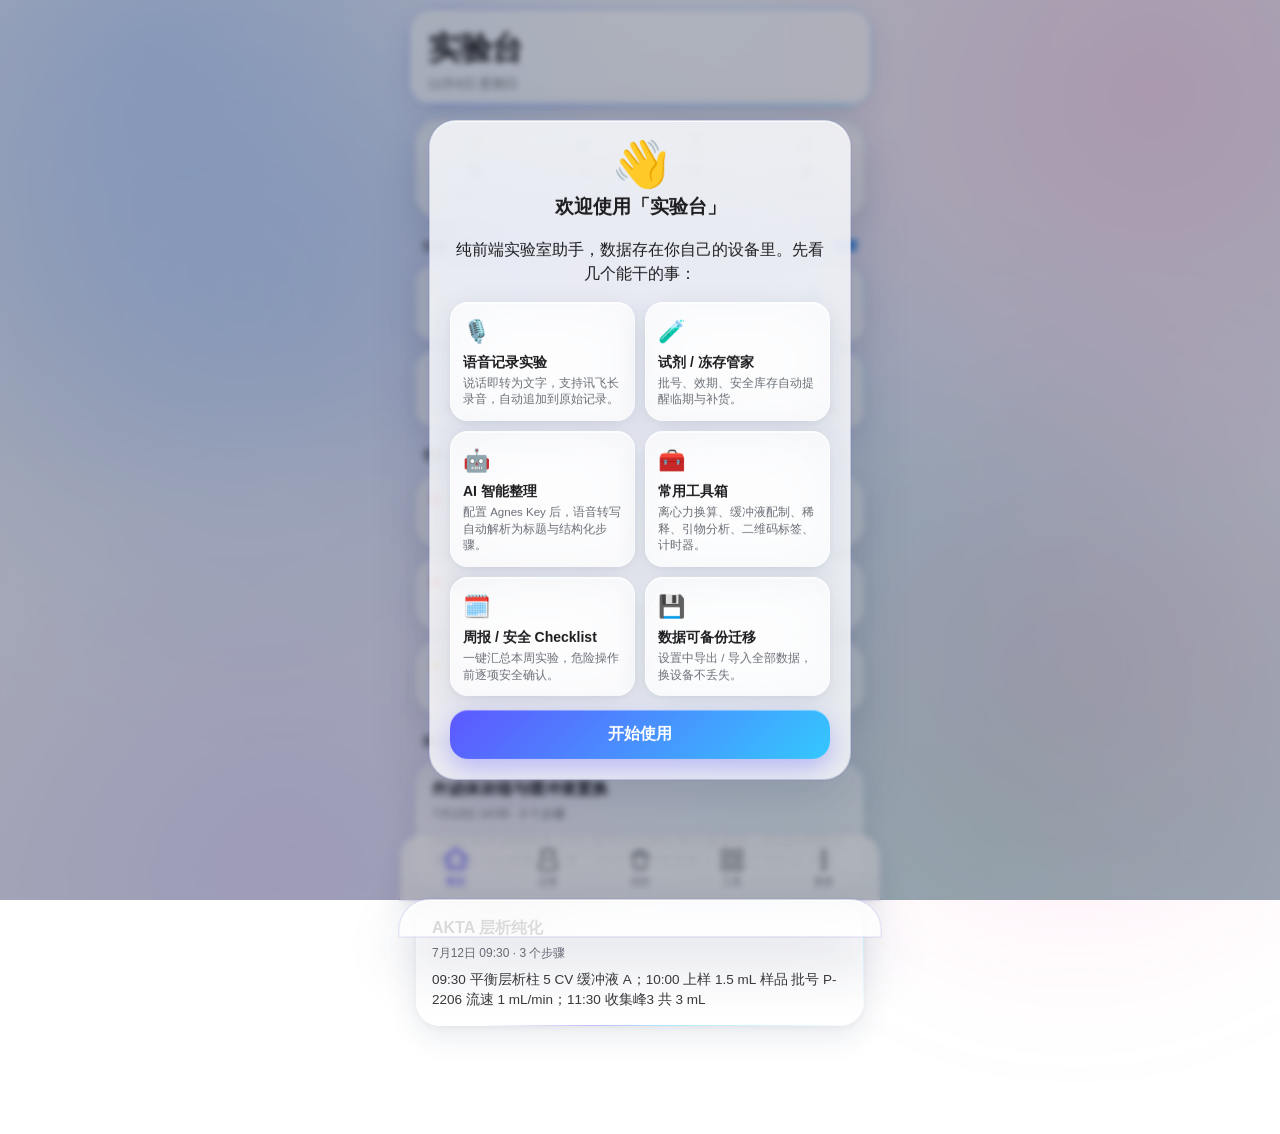
==== index.html @ 1ed8cd88 "BenchNote Liquid Glass 版：部署到 GitHub Pages" ====
<!DOCTYPE html>
<html lang="zh-CN">
<head>
<meta charset="UTF-8">
<meta name="viewport" content="width=device-width, initial-scale=1, viewport-fit=cover, maximum-scale=1, user-scalable=no">
<meta name="theme-color" content="#e9e6fb">
<meta name="apple-mobile-web-app-capable" content="yes">
<meta name="apple-mobile-web-app-status-bar-style" content="black-translucent">
<meta name="apple-mobile-web-app-title" content="实验台">
<link rel="manifest" href="manifest.webmanifest">
<link rel="apple-touch-icon" href="icon.svg">
<link rel="icon" href="icon.svg" type="image/svg+xml">
<title>实验台</title>
<link rel="stylesheet" href="styles.css">
</head>
<body>
<div class="app">
  <header class="topbar">
    <div class="topbar-inner">
      <h1 id="viewTitle">实验台</h1>
      <p id="viewSub" class="subtitle"></p>
    </div>
  </header>

  <main class="content">
    <section class="view" id="view-overview"></section>
    <section class="view hide" id="view-experiments"></section>
    <section class="view hide" id="view-reagents"></section>
    <section class="view hide" id="view-tools"></section>
    <section class="view hide" id="view-more"></section>
  </main>

  <nav class="tabbar">
    <button class="tab active" data-view="overview">
      <svg viewBox="0 0 24 24"><path d="M3 11l9-8 9 8"/><path d="M5 10v10h14V10"/></svg>
      <span>概览</span>
    </button>
    <button class="tab" data-view="experiments">
      <svg viewBox="0 0 24 24"><path d="M6 3h12"/><path d="M7 3v6l-3 9a2 2 0 0 0 2 3h12a2 2 0 0 0 2-3l-3-9V3"/><path d="M10 12h4"/></svg>
      <span>记录</span>
    </button>
    <button class="tab" data-view="reagents">
      <svg viewBox="0 0 24 24"><path d="M4 7h16"/><path d="M6 7l1 13h10l1-13"/><path d="M9 7V4h6v3"/></svg>
      <span>试剂</span>
    </button>
    <button class="tab" data-view="tools">
      <svg viewBox="0 0 24 24"><rect x="3" y="3" width="7" height="7" rx="1.5"/><rect x="14" y="3" width="7" height="7" rx="1.5"/><rect x="3" y="14" width="7" height="7" rx="1.5"/><rect x="14" y="14" width="7" height="7" rx="1.5"/></svg>
      <span>工具</span>
    </button>
    <button class="tab" data-view="more">
      <svg viewBox="0 0 24 24"><circle cx="12" cy="5" r="1.6"/><circle cx="12" cy="12" r="1.6"/><circle cx="12" cy="19" r="1.6"/></svg>
      <span>更多</span>
    </button>
  </nav>

  <button class="fab" id="fab" aria-label="新建">+</button>

  <div class="sheet-backdrop" id="sheetBackdrop"></div>
  <div class="sheet" id="sheet"></div>

  <div class="modal-backdrop" id="modalBackdrop"></div>
  <div class="modal" id="modal"></div>

  <div class="alarm-overlay" id="alarmOverlay">
    <div class="alarm-card">
      <div class="alarm-ico">⏰</div>
      <div class="alarm-title">时间到</div>
      <div class="alarm-label" id="alarmLabel"></div>
      <button class="btn danger" onclick="stopAlarm()">我知道了</button>
    </div>
  </div>
  <div class="toast" id="toast"></div>
</div>
<script src="qrcode.js"></script>
<script src="app.js"></script>
</body>
</html>
---- styles.css ----
/* =====================================================================
   实验台 · Liquid Glass 主题
   基于 Apple「液态玻璃」质感：半透明层 + 背景模糊 + 折射描边 + 环境光晕
   仅替换视觉，类名与原版完全一致，app.js / index.html 无需改动。
   ===================================================================== */

:root{
  --bg:#eef2fb;
  --ink:#1d1d1f;
  --muted:#6b6f76;
  --line:rgba(255,255,255,.65);

  /* 玻璃表面 —— 参考 Agnes：清透白 + 大模糊（30–40px） */
  --glass:rgba(255,255,255,.60);
  --glass-strong:rgba(255,255,255,.78);
  --glass-blur:blur(30px) saturate(200%);
  --glass-blur-strong:blur(40px) saturate(210%);
  /* 折射描边：上沿白高光 → 中段注入紫/青环境光（呼应 Agnes 渐变边） */
  --edge:linear-gradient(135deg,
      rgba(255,255,255,.95) 0%,
      rgba(255,255,255,.32) 33%,
      rgba(94,87,254,.38) 52%,
      rgba(52,200,255,.40) 66%,
      rgba(255,255,255,.70) 100%);
  /* 强调渐变描边：紫→青，用于顶栏 / 弹窗 / sheet 等边框焦点 */
  --edge-accent:linear-gradient(135deg, rgba(94,87,254,.85), rgba(52,200,255,.85));
  /* 阴影：Agnes 式大柔光 + 玻璃内高光 */
  --glass-shadow:0 10px 30px rgba(31,45,90,.10), 0 2px 8px rgba(31,45,90,.05), 0 1px 0 rgba(255,255,255,.75) inset;
  --glass-shadow-lg:0 24px 60px rgba(31,45,90,.18), 0 1px 0 rgba(255,255,255,.6) inset;

  /* 品牌强调渐变（紫→青，Agnes 招牌色） */
  --accent:linear-gradient(135deg,#5e57fe 0%, #34c8ff 100%);
  --accent-2:#5e57fe; --accent-3:#34c8ff;
  --accent-soft:rgba(94,87,254,.14);

  --blue:#0071e3; --blue-2:#3b9bff; --blue-soft:rgba(0,113,227,.12);
  --green:#34c759; --green-soft:rgba(52,199,89,.14);
  --orange:#ff9f0a; --orange-soft:rgba(255,159,10,.16);
  --red:#ff3b30; --red-soft:rgba(255,59,48,.14);

  --radius:24px; --radius-sm:18px;
  --safe-b:env(safe-area-inset-bottom,0px);
}
*{box-sizing:border-box;-webkit-tap-highlight-color:transparent}
html,body{margin:0;padding:0}

/* 环境光晕：让玻璃有内容可折射 */
body{
  font-family:-apple-system,BlinkMacSystemFont,"SF Pro Text","PingFang SC","Helvetica Neue",Helvetica,Arial,sans-serif;
  color:var(--ink);-webkit-font-smoothing:antialiased;font-size:16px;line-height:1.5;
  overscroll-behavior-y:none;
  min-height:100vh;
  background:
    radial-gradient(60vw 60vw at 12% 6%, rgba(120,170,255,.32), transparent 60%),
    radial-gradient(55vw 55vw at 90% 10%, rgba(255,150,205,.30), transparent 60%),
    radial-gradient(62vw 62vw at 78% 92%, rgba(110,230,180,.26), transparent 60%),
    radial-gradient(50vw 50vw at 22% 96%, rgba(190,160,255,.24), transparent 60%),
    radial-gradient(48vw 48vw at 48% 38%, rgba(94,87,254,.10), transparent 60%),
    radial-gradient(44vw 44vw at 72% 58%, rgba(52,200,255,.10), transparent 60%),
    linear-gradient(180deg,#eef2fb 0%, #e9eafa 100%);
  background-attachment:fixed;
}
/* 漂浮光球，营造液态流动感 */
body::before,body::after{
  content:"";position:fixed;border-radius:50%;filter:blur(64px);z-index:-1;
  opacity:.55;pointer-events:none;
}
body::before{width:62vw;height:62vw;left:-12vw;top:-12vh;
  background:radial-gradient(circle,rgba(110,165,255,.55),transparent 70%);
  animation:float1 20s ease-in-out infinite}
body::after{width:56vw;height:56vw;right:-12vw;bottom:-14vh;
  background:radial-gradient(circle,rgba(255,150,200,.5),transparent 70%);
  animation:float2 24s ease-in-out infinite}
@keyframes float1{0%,100%{transform:translate(0,0)}50%{transform:translate(7vw,6vh)}}
@keyframes float2{0%,100%{transform:translate(0,0)}50%{transform:translate(-6vw,-7vh)}}

.app{max-width:480px;margin:0 auto;min-height:100vh;position:relative;background:transparent}
.hide{display:none}

/* 通用折射描边工具：在玻璃表面加 1px 渐变高光边 */
.gx{position:relative}
.gx::before{
  content:"";position:absolute;inset:0;border-radius:inherit;padding:1px;
  background:var(--edge);
  -webkit-mask:linear-gradient(#000 0 0) content-box, linear-gradient(#000 0 0);
  -webkit-mask-composite:xor;mask-composite:exclude;pointer-events:none;
}

/* top bar */
.topbar{position:sticky;top:8px;z-index:20;margin:8px 8px 0;
  background:var(--glass);backdrop-filter:var(--glass-blur);-webkit-backdrop-filter:var(--glass-blur);
  border:0;border-radius:24px;
  box-shadow:var(--glass-shadow), 0 0 0 1px rgba(94,87,254,.10)}
.topbar::before{content:"";position:absolute;inset:0;border-radius:inherit;padding:1.4px;
  background:var(--edge-accent);
  -webkit-mask:linear-gradient(#000 0 0) content-box,linear-gradient(#000 0 0);-webkit-mask-composite:xor;mask-composite:exclude;pointer-events:none;opacity:.7}
.topbar-inner{padding:16px 20px 12px;position:relative}
.topbar h1{margin:0;font-size:32px;font-weight:700;letter-spacing:-.5px;
  background:linear-gradient(120deg,#1d1d1f 55%, #6a64d8 130%);-webkit-background-clip:text;background-clip:text;-webkit-text-fill-color:transparent}
.subtitle{margin:2px 0 0;color:var(--muted);font-size:13px}

.content{padding:14px 16px calc(96px + var(--safe-b));min-height:70vh}
.section-title{font-size:13px;font-weight:600;color:var(--muted);margin:18px 6px 10px;display:flex;justify-content:space-between;align-items:center}
.section-title .more{font-size:12px;color:var(--blue);font-weight:600;cursor:pointer}

/* 玻璃表面基础（statbar / quick / alert 复用） */
.glass-surface{position:relative;background:var(--glass);backdrop-filter:var(--glass-blur);-webkit-backdrop-filter:var(--glass-blur);
  box-shadow:var(--glass-shadow)}

/* 快捷统计条 */
.statbar{background:var(--glass);backdrop-filter:var(--glass-blur);-webkit-backdrop-filter:var(--glass-blur);
  border-radius:var(--radius);box-shadow:var(--glass-shadow);display:flex;padding:14px 4px;margin-bottom:12px;position:relative}
.statbar::before{content:"";position:absolute;inset:0;border-radius:inherit;padding:1px;background:var(--edge);
  -webkit-mask:linear-gradient(#000 0 0) content-box,linear-gradient(#000 0 0);-webkit-mask-composite:xor;mask-composite:exclude;pointer-events:none}
.statbar .s{flex:1;text-align:center;position:relative}
.statbar .s + .s::before{content:"";position:absolute;left:0;top:18%;height:64%;width:1px;background:rgba(255,255,255,.6)}
.statbar .num{font-size:21px;font-weight:700;letter-spacing:-.5px}
.statbar .lbl{font-size:11px;color:var(--muted);margin-top:1px}
.statbar .ico{font-size:14px;display:block;margin-bottom:1px}

/* 快捷入口 */
.quick{display:grid;grid-template-columns:repeat(4,1fr);gap:10px;margin-bottom:6px}
.quick .q{background:var(--glass);backdrop-filter:var(--glass-blur);-webkit-backdrop-filter:var(--glass-blur);
  border-radius:var(--radius-sm);box-shadow:var(--glass-shadow);padding:12px 6px;text-align:center;cursor:pointer;
  transition:transform .12s;position:relative}
.quick .q::before{content:"";position:absolute;inset:0;border-radius:inherit;padding:1px;background:var(--edge);
  -webkit-mask:linear-gradient(#000 0 0) content-box,linear-gradient(#000 0 0);-webkit-mask-composite:xor;mask-composite:exclude;pointer-events:none}
.quick .q:active{transform:scale(.95)}
.quick .q .qi{font-size:22px}
.quick .q .qt{font-size:11.5px;color:var(--ink);margin-top:4px;line-height:1.3}

/* cards */
.card{background:var(--glass);backdrop-filter:var(--glass-blur);-webkit-backdrop-filter:var(--glass-blur);
  border-radius:var(--radius);box-shadow:var(--glass-shadow);margin-bottom:12px;padding:16px;position:relative}
.card::before{content:"";position:absolute;inset:0;border-radius:inherit;padding:1px;background:var(--edge);
  -webkit-mask:linear-gradient(#000 0 0) content-box,linear-gradient(#000 0 0);-webkit-mask-composite:xor;mask-composite:exclude;pointer-events:none}
.card.tap{cursor:pointer;transition:transform .12s ease}
.card.tap:active{transform:scale(.985)}
.card .row1{display:flex;justify-content:space-between;align-items:baseline;gap:8px}
.card h3{margin:0;font-size:16px;font-weight:600}
.card .meta{font-size:12px;color:var(--muted);margin-top:4px}
.card .snippet{font-size:13.5px;color:#3a3a3c;margin-top:8px;display:-webkit-box;-webkit-line-clamp:2;-webkit-box-orient:vertical;overflow:hidden}

.tag{display:inline-block;font-size:11px;font-weight:600;padding:3px 9px;border-radius:20px;white-space:nowrap;backdrop-filter:blur(8px)}
.tag.ok{background:var(--green-soft);color:var(--green)}
.tag.warn{background:var(--orange-soft);color:#c77700}
.tag.bad{background:var(--red-soft);color:var(--red)}
.tag.info{background:var(--blue-soft);color:var(--blue)}
.tag.gray{background:rgba(120,120,130,.12);color:var(--muted)}

/* alert */
.alert{display:flex;gap:10px;align-items:flex-start;background:var(--glass);backdrop-filter:var(--glass-blur);-webkit-backdrop-filter:var(--glass-blur);
  border-radius:var(--radius);box-shadow:var(--glass-shadow);padding:14px 16px;margin-bottom:10px;position:relative}
.alert::before{content:"";position:absolute;inset:0;border-radius:inherit;padding:1px;background:var(--edge);
  -webkit-mask:linear-gradient(#000 0 0) content-box,linear-gradient(#000 0 0);-webkit-mask-composite:xor;mask-composite:exclude;pointer-events:none}
.alert .dot{width:9px;height:9px;border-radius:50%;margin-top:6px;flex:none}
.alert .txt{flex:1}
.alert .txt b{font-size:14px}
.alert .txt p{margin:2px 0 0;font-size:12.5px;color:var(--muted)}

/* tab bar —— 悬浮玻璃底栏 */
.tabbar{position:fixed;left:50%;transform:translateX(-50%);bottom:0;width:100%;max-width:480px;z-index:30;
  display:flex;background:var(--glass-strong);backdrop-filter:var(--glass-blur-strong);-webkit-backdrop-filter:var(--glass-blur-strong);
  border:0;padding:7px 10px calc(7px + var(--safe-b));
  box-shadow:var(--glass-shadow), 0 0 0 1px rgba(94,87,254,.12), 0 1px 0 rgba(255,255,255,.5) inset;border-radius:24px 24px 0 0}
.tab{flex:1;background:none;border:0;padding:6px 0 4px;display:flex;flex-direction:column;align-items:center;gap:2px;color:var(--muted);font-size:10px;cursor:pointer;transition:color .2s}
.tab svg{width:26px;height:26px;stroke:currentColor;fill:none;stroke-width:1.8;stroke-linecap:round;stroke-linejoin:round;transition:transform .2s}
.tab.active{color:var(--accent-2)}
.tab.active svg{transform:translateY(-1px) scale(1.05);filter:drop-shadow(0 2px 6px rgba(94,87,254,.45))}

/* fab —— 玻璃质感圆钮 */
.fab{position:fixed;left:50%;transform:translateX(-50%);bottom:calc(72px + var(--safe-b));z-index:31;
  width:56px;height:56px;border-radius:50%;border:0;font-size:30px;line-height:1;cursor:pointer;display:flex;align-items:center;justify-content:center;
  color:#fff;
  background:var(--accent);
  box-shadow:0 12px 28px rgba(94,87,254,.42), 0 1px 0 rgba(255,255,255,.45) inset;
  transition:transform .12s ease}
.fab::after{content:"";position:absolute;top:6px;left:14px;width:18px;height:10px;border-radius:10px;background:rgba(255,255,255,.45);filter:blur(2px)}
.fab:active{transform:translateX(-50%) scale(.94)}
.fab.hidden{display:none}

/* sheet */
.sheet-backdrop,.modal-backdrop{position:fixed;inset:0;background:rgba(20,25,45,.32);backdrop-filter:blur(3px);-webkit-backdrop-filter:blur(3px);z-index:40;opacity:0;pointer-events:none;transition:opacity .25s ease}
.sheet-backdrop.show,.modal-backdrop.show{opacity:1;pointer-events:auto}
.sheet{position:fixed;left:50%;bottom:0;transform:translate(-50%,100%);width:100%;max-width:480px;z-index:41;
  background:var(--glass-strong);backdrop-filter:var(--glass-blur-strong);-webkit-backdrop-filter:var(--glass-blur-strong);
  border-radius:30px 30px 0 0;padding:8px 16px calc(28px + var(--safe-b));
  max-height:92vh;overflow-y:auto;transition:transform .32s cubic-bezier(.32,.72,0,1);
  box-shadow:var(--glass-shadow-lg), 0 0 0 1px rgba(255,255,255,.6), 0 0 0 2px rgba(94,87,254,.10), 0 1px 0 rgba(255,255,255,.6) inset}
.sheet.show{transform:translate(-50%,0)}
.sheet .grabber{width:36px;height:5px;border-radius:3px;background:rgba(120,120,130,.4);margin:8px auto 12px}
.sheet h2{margin:0 0 4px;font-size:20px;font-weight:700}
.sheet .hint{color:var(--muted);font-size:12.5px;margin:0 0 14px}

/* modal */
.modal{position:fixed;left:50%;top:50%;transform:translate(-50%,-46%);width:90%;max-width:420px;z-index:41;
  background:var(--glass-strong);backdrop-filter:var(--glass-blur-strong);-webkit-backdrop-filter:var(--glass-blur-strong);
  border-radius:26px;padding:20px;max-height:82vh;overflow-y:auto;opacity:0;pointer-events:none;transition:opacity .22s ease,transform .22s ease;
  box-shadow:var(--glass-shadow-lg), 0 0 0 1px rgba(255,255,255,.6), 0 0 0 2px rgba(94,87,254,.10), 0 1px 0 rgba(255,255,255,.6) inset}
.modal.show{opacity:1;pointer-events:auto;transform:translate(-50%,-50%)}
.modal h2{margin:0 0 12px;font-size:19px;font-weight:700}

/* form —— 玻璃输入框 */
.field{margin-bottom:14px}
.field label{display:block;font-size:12.5px;color:var(--muted);margin-bottom:6px;font-weight:500}
input,textarea,select{width:100%;border:1px solid rgba(255,255,255,.7);border-radius:var(--radius-sm);padding:12px 14px;
  font-size:15px;font-family:inherit;color:var(--ink);outline:none;
  background:rgba(255,255,255,.55);backdrop-filter:blur(10px);-webkit-backdrop-filter:blur(10px);
  box-shadow:0 1px 0 rgba(255,255,255,.6) inset}
input:focus,textarea:focus,select:focus{border-color:var(--accent-2);box-shadow:0 0 0 3px rgba(94,87,254,.20), 0 0 0 1px rgba(52,200,255,.32), 0 1px 0 rgba(255,255,255,.6) inset}
#expRaw.listening{border-color:var(--blue);box-shadow:0 0 0 3px rgba(0,122,255,.22);transition:box-shadow .2s}
textarea{min-height:96px;resize:vertical}
.btn{width:100%;border:0;border-radius:var(--radius-sm);padding:14px;font-size:16px;font-weight:600;cursor:pointer;color:#fff;
  background:var(--accent);
  box-shadow:0 10px 24px rgba(94,87,254,.34), 0 1px 0 rgba(255,255,255,.35) inset;position:relative}
.btn:active{transform:scale(.985)}
.btn.secondary{background:rgba(255,255,255,.6);color:var(--ink);box-shadow:var(--glass-shadow), 0 1px 0 rgba(255,255,255,.6) inset;border:1px solid rgba(255,255,255,.6)}
.btn.danger{background:var(--red-soft);color:var(--red);box-shadow:none}
.btn.ghost{background:rgba(255,255,255,.5);color:var(--blue);border:1px solid rgba(0,113,227,.35);box-shadow:none}
.btn-row{display:flex;gap:10px;margin-top:6px}
.btn-row .btn{flex:1}

/* voice */
.voice{display:flex;flex-direction:column;align-items:center;gap:8px;margin:4px 0 14px}
.mic{width:72px;height:72px;border-radius:50%;border:0;display:flex;align-items:center;justify-content:center;cursor:pointer;
  transition:transform .12s,background .2s;
  background:linear-gradient(145deg,#eaf3ff,#d6e8ff);
  box-shadow:0 8px 20px rgba(0,113,227,.22), 0 1px 0 rgba(255,255,255,.7) inset;border:1px solid rgba(255,255,255,.7)}
.mic svg{width:32px;height:32px;stroke:var(--blue);fill:none;stroke-width:1.8;stroke-linecap:round;stroke-linejoin:round}
.mic.recording{background:linear-gradient(145deg,#ff6a5e,var(--red));animation:pulse 1.4s infinite}
.mic.recording svg{stroke:#fff}
@keyframes pulse{0%{box-shadow:0 0 0 0 rgba(255,59,48,.45)}70%{box-shadow:0 0 0 18px rgba(255,59,48,0)}100%{box-shadow:0 0 0 0 rgba(255,59,48,0)}}
.voice .vlabel{font-size:13px;color:var(--muted);text-align:center}
.voice .vtoggle{margin-top:2px;background:rgba(255,255,255,.6);border:1px solid rgba(255,255,255,.7);border-radius:99px;padding:5px 12px;font-size:12px;color:var(--muted);cursor:pointer;font-family:inherit;backdrop-filter:blur(8px)}
.voice .vtoggle:active{background:rgba(255,255,255,.85)}

/* steps */
.step{background:rgba(255,255,255,.5);backdrop-filter:blur(10px);-webkit-backdrop-filter:blur(10px);
  border:1px solid rgba(255,255,255,.6);border-radius:var(--radius-sm);padding:12px;margin-bottom:10px;box-shadow:var(--glass-shadow)}
.step .sidx{font-size:12px;color:var(--muted);font-weight:600;margin-bottom:8px}
.step .srow{display:flex;gap:10px;margin-bottom:8px}
.step .srow:last-child{margin-bottom:0}
.step input{flex:1;padding:9px 11px;font-size:14px;border-radius:10px}

/* 工具箱网格 */
.tool-grid{display:grid;grid-template-columns:repeat(2,1fr);gap:12px;margin-bottom:8px}
.tool{background:var(--glass);backdrop-filter:var(--glass-blur);-webkit-backdrop-filter:var(--glass-blur);
  border-radius:var(--radius);box-shadow:var(--glass-shadow);padding:16px;cursor:pointer;
  display:flex;flex-direction:column;gap:6px;transition:transform .12s;position:relative}
.tool::before{content:"";position:absolute;inset:0;border-radius:inherit;padding:1px;background:var(--edge);
  -webkit-mask:linear-gradient(#000 0 0) content-box,linear-gradient(#000 0 0);-webkit-mask-composite:xor;mask-composite:exclude;pointer-events:none}
.tool:active{transform:scale(.97)}
.tool .ti{font-size:26px}
.tool .tt{font-size:15px;font-weight:600}
.tool .td{font-size:12px;color:var(--muted);line-height:1.4}

/* 列表行 */
.list-row{background:var(--glass);backdrop-filter:var(--glass-blur);-webkit-backdrop-filter:var(--glass-blur);
  border-radius:var(--radius-sm);box-shadow:var(--glass-shadow);padding:13px 14px;margin-bottom:10px;
  display:flex;align-items:center;gap:12px;cursor:pointer;position:relative}
.list-row::before{content:"";position:absolute;inset:0;border-radius:inherit;padding:1px;background:var(--edge);
  -webkit-mask:linear-gradient(#000 0 0) content-box,linear-gradient(#000 0 0);-webkit-mask-composite:xor;mask-composite:exclude;pointer-events:none}
.list-row:active{transform:scale(.99)}
.list-row .lr-main{flex:1;min-width:0}
.list-row .lr-title{font-size:15px;font-weight:600;white-space:nowrap;overflow:hidden;text-overflow:ellipsis}
.list-row .lr-sub{font-size:12px;color:var(--muted);margin-top:2px}
.list-row .lr-right{font-size:13px;color:var(--muted);flex:none}
.list-row .lr-ico{width:38px;height:38px;border-radius:11px;flex:none;display:flex;align-items:center;justify-content:center;font-size:18px;
  background:rgba(255,255,255,.6);border:1px solid rgba(255,255,255,.6);box-shadow:var(--glass-shadow)}
.list-row .lr-ico.g{background:var(--green-soft)}.list-row .lr-ico.o{background:var(--orange-soft)}.list-row .lr-ico.r{background:var(--red-soft)}

/* 分段控制 */
.seg{display:flex;background:rgba(255,255,255,.45);backdrop-filter:blur(12px);-webkit-backdrop-filter:blur(12px);
  border:1px solid rgba(255,255,255,.6);border-radius:14px;padding:3px;margin-bottom:14px;box-shadow:var(--glass-shadow)}
.seg button{flex:1;background:none;border:0;padding:9px 0;border-radius:11px;font-size:13.5px;color:var(--muted);cursor:pointer;font-family:inherit;font-weight:500;transition:.2s}
.seg button.active{background:rgba(255,255,255,.85);color:var(--ink);box-shadow:0 2px 8px rgba(31,45,90,.12), 0 1px 0 rgba(255,255,255,.7) inset}

/* chips & search */
.chips{display:flex;gap:8px;overflow-x:auto;padding:4px 2px 10px;margin:0 -2px}
.chip{flex:none;background:rgba(255,255,255,.5);border:1px solid rgba(255,255,255,.6);border-radius:20px;padding:7px 14px;font-size:13px;color:var(--ink);cursor:pointer;backdrop-filter:blur(10px);box-shadow:var(--glass-shadow)}
.chip.active{background:var(--ink);color:#fff;border-color:var(--ink);box-shadow:none}
.search{width:100%;background:rgba(255,255,255,.55);border:1px solid rgba(255,255,255,.7);border-radius:14px;padding:11px 14px;font-size:15px;margin-bottom:12px;outline:none;backdrop-filter:blur(10px);box-shadow:0 1px 0 rgba(255,255,255,.6) inset}
.search:focus{border-color:var(--accent-2);box-shadow:0 0 0 3px rgba(94,87,254,.16), 0 1px 0 rgba(255,255,255,.6) inset}

/* empty */
.empty{text-align:center;color:var(--muted);padding:40px 20px}
.empty svg{width:54px;height:54px;stroke:#b9bcc4;fill:none;stroke-width:1.5;margin-bottom:10px}
.empty p{margin:0;font-size:14px}

/* detail */
.detail .line{display:flex;justify-content:space-between;padding:11px 2px;border-bottom:1px solid rgba(255,255,255,.55);font-size:14.5px}
.detail .line:last-child{border-bottom:0}
.detail .line .k{color:var(--muted)}
.alcoa{display:flex;gap:6px;flex-wrap:wrap;margin-top:10px}
.alcoa .pill{font-size:11px;background:rgba(120,120,130,.12);color:var(--muted);border-radius:8px;padding:4px 8px}
.hr{height:1px;background:rgba(255,255,255,.55);margin:14px 0}
.copy-box{background:rgba(255,255,255,.5);border-radius:12px;padding:12px;font-size:13px;white-space:pre-wrap;font-family:ui-monospace,SFMono-Regular,Menlo,monospace;max-height:200px;overflow:auto;box-shadow:var(--glass-shadow)}
.purchase-item{display:flex;justify-content:space-between;padding:11px 2px;border-bottom:1px solid rgba(255,255,255,.5);font-size:14px}
.purchase-item:last-child{border-bottom:0}
.toast{position:fixed;left:50%;bottom:120px;transform:translateX(-50%) translateY(20px);
  background:rgba(28,32,46,.72);backdrop-filter:blur(14px);-webkit-backdrop-filter:blur(14px);
  color:#fff;padding:10px 18px;border-radius:22px;font-size:13px;z-index:60;opacity:0;transition:opacity .2s,transform .2s;pointer-events:none;max-width:80%;text-align:center;border:1px solid rgba(255,255,255,.18)}

/* 计时器强提醒 · 全屏警报 */
.alarm-overlay{position:fixed;inset:0;z-index:90;background:rgba(255,45,85,.92);display:none;align-items:center;justify-content:center;animation:alarm-flash 1s steps(1) infinite;backdrop-filter:blur(6px)}
.alarm-overlay.show{display:flex}
@keyframes alarm-flash{0%{background:rgba(255,45,85,.92)}50%{background:rgba(200,20,60,.98)}100%{background:rgba(255,45,85,.92)}}
.alarm-card{background:rgba(255,255,255,.92);backdrop-filter:var(--glass-blur-strong);-webkit-backdrop-filter:var(--glass-blur-strong);
  border-radius:26px;padding:36px 30px;width:80%;max-width:320px;text-align:center;box-shadow:var(--glass-shadow-lg);border:1px solid rgba(255,255,255,.6)}
.alarm-ico{font-size:54px;line-height:1}
.alarm-title{font-size:26px;font-weight:700;margin:12px 0 4px;color:var(--ink)}
.alarm-label{font-size:15px;color:var(--muted);margin-bottom:20px;word-break:break-word}

/* 清单 / 周报 */
.check-list{margin-top:10px}
.check-item{display:flex;align-items:flex-start;gap:10px;padding:11px 2px;border-bottom:1px solid rgba(255,255,255,.5);cursor:pointer}
.check-item:last-child{border-bottom:0}
.check-box{flex:0 0 22px;width:22px;height:22px;border-radius:7px;border:2px solid rgba(120,120,130,.45);margin-top:1px;position:relative;background:rgba(255,255,255,.4)}
.check-item.on .check-box{background:var(--blue);border-color:var(--blue)}
.check-item.on .check-box:after{content:"";position:absolute;left:6px;top:2px;width:6px;height:11px;border:solid #fff;border-width:0 2px 2px 0;transform:rotate(45deg)}
.check-txt{font-size:14px;line-height:1.45}
.check-item.on .check-txt{color:var(--muted);text-decoration:line-through}
.check-cat{font-size:12px;color:var(--muted);margin:14px 0 2px;font-weight:600}
.report-box{background:rgba(255,255,255,.5);border-radius:12px;padding:14px;font-size:14px;white-space:pre-wrap;line-height:1.6;max-height:46vh;overflow:auto;margin-top:10px;box-shadow:var(--glass-shadow)}
.report-meta{font-size:13px;color:var(--muted);margin:4px 0 8px}

/* 计时器 */
.timer-presets{display:flex;gap:8px;flex-wrap:wrap;margin:6px 0 14px}
.timer-presets .p{background:rgba(255,255,255,.55);border:1px solid rgba(255,255,255,.65);border-radius:20px;padding:8px 16px;font-size:14px;cursor:pointer;backdrop-filter:blur(10px);box-shadow:var(--glass-shadow)}
.timer-presets .p:active{background:rgba(255,255,255,.85)}
.timer-result{background:var(--glass);backdrop-filter:var(--glass-blur);-webkit-backdrop-filter:var(--glass-blur);
  border-radius:var(--radius);box-shadow:var(--glass-shadow);padding:18px;margin-top:14px;display:none;position:relative}
.timer-result::before{content:"";position:absolute;inset:0;border-radius:inherit;padding:1px;background:var(--edge);
  -webkit-mask:linear-gradient(#000 0 0) content-box,linear-gradient(#000 0 0);-webkit-mask-composite:xor;mask-composite:exclude;pointer-events:none}
.timer-result.show{display:block}
.timer-big{font-size:40px;font-weight:700;text-align:center;letter-spacing:-1px;font-variant-numeric:tabular-nums}
.timer-actions{display:flex;gap:10px;margin-top:14px}
.timer-actions .btn{flex:1}

/* 计算结果 */
.out{background:var(--green-soft);border-radius:var(--radius-sm);padding:14px;margin-top:12px;backdrop-filter:blur(10px);border:1px solid rgba(255,255,255,.5)}
.out .line{display:flex;justify-content:space-between;padding:7px 0;border-bottom:1px solid rgba(52,199,89,.25);font-size:14.5px}
.out .line:last-child{border-bottom:0}
.out .line b{font-weight:600}
.tbl{border:1px solid rgba(255,255,255,.6);border-radius:var(--radius-sm);overflow:hidden;margin-top:12px;background:rgba(255,255,255,.45);backdrop-filter:blur(10px)}
.tbl .tr{display:flex;border-bottom:1px solid rgba(255,255,255,.55);font-size:13.5px}
.tbl .tr:last-child{border-bottom:0}
.tbl .tr.head{background:rgba(255,255,255,.6);font-weight:600}
.tbl .td{flex:1;padding:9px 11px;border-right:1px solid rgba(255,255,255,.55)}
.tbl .td:last-child{border-right:0}
.help{font-size:12px;color:var(--muted);background:rgba(255,255,255,.45);border-radius:10px;padding:9px 11px;margin-top:10px;backdrop-filter:blur(8px);border:1px solid rgba(255,255,255,.5)}

/* 图表 */
.chart{background:var(--glass);backdrop-filter:var(--glass-blur);-webkit-backdrop-filter:var(--glass-blur);
  border-radius:var(--radius-sm);box-shadow:var(--glass-shadow);padding:12px;margin-top:12px;position:relative}
.chart::before{content:"";position:absolute;inset:0;border-radius:inherit;padding:1px;background:var(--edge);
  -webkit-mask:linear-gradient(#000 0 0) content-box,linear-gradient(#000 0 0);-webkit-mask-composite:xor;mask-composite:exclude;pointer-events:none}
.chart svg{width:100%;height:160px;display:block}

/* 冻存网格 */
.freezer{display:grid;grid-template-columns:repeat(12,1fr);gap:3px;margin-top:10px}
.freezer .cell{aspect-ratio:1;border-radius:6px;background:rgba(255,255,255,.5);font-size:9px;display:flex;align-items:center;justify-content:center;color:var(--muted);cursor:pointer;box-shadow:var(--glass-shadow)}
.freezer .cell.filled{background:var(--blue-soft);color:var(--blue);font-weight:600}
.freezer .colhead{grid-column:span 1;text-align:center;font-size:9px;color:var(--muted)}

/* 拍照 */
.preview-img{width:100%;border-radius:12px;margin-top:8px;display:block;box-shadow:var(--glass-shadow)}

/* 开关行 */
.switch-row{display:flex;justify-content:space-between;align-items:center;padding:12px 2px;border-bottom:1px solid rgba(255,255,255,.5)}
.switch-row:last-child{border-bottom:0}
.switch{width:46px;height:28px;border-radius:99px;background:rgba(120,120,130,.3);position:relative;cursor:pointer;transition:background .2s;flex:none;box-shadow:0 1px 0 rgba(255,255,255,.5) inset}
.switch.on{background:linear-gradient(135deg,var(--green),#2bb14e)}
.switch::after{content:"";position:absolute;top:2px;left:2px;width:24px;height:24px;border-radius:50%;background:#fff;transition:transform .2s;box-shadow:0 1px 3px rgba(0,0,0,.2), 0 1px 0 rgba(255,255,255,.8) inset}
.switch.on::after{transform:translateX(18px)}

/* 首次引导 */
.ob{text-align:center}
.ob-hero{font-size:46px;line-height:1;margin-bottom:2px}
.ob-grid{display:grid;grid-template-columns:1fr 1fr;gap:10px;margin:14px 0 6px;text-align:left}
.ob-card{background:var(--glass);backdrop-filter:var(--glass-blur);-webkit-backdrop-filter:var(--glass-blur);
  border:1px solid rgba(255,255,255,.6);border-radius:var(--radius-sm);padding:12px;box-shadow:var(--glass-shadow);position:relative}
.ob-ico{font-size:22px}
.ob-t{font-size:14px;font-weight:600;margin:4px 0 2px}
.ob-d{font-size:11.5px;color:var(--muted);line-height:1.45}
.btn:disabled{opacity:.55;cursor:default}

/* 首页快捷工具配置勾选 */
.check{flex:0 0 22px;width:22px;height:22px;border-radius:50%;border:2px solid rgba(120,120,130,.45);display:flex;align-items:center;justify-content:center;color:#fff;font-size:13px;background:rgba(255,255,255,.4)}
.check.on{background:var(--blue);border-color:var(--blue)}

/* 引导弹窗内密钥提示 */
.ob-keys{text-align:left;background:rgba(255,255,255,.5);border-radius:12px;padding:12px 14px;margin-top:14px;backdrop-filter:blur(8px);border:1px solid rgba(255,255,255,.55)}
.ob-keys-t{font-size:13px;font-weight:600;margin-bottom:6px}
.ob-keys-d{font-size:11.5px;color:var(--muted);line-height:1.6;margin:2px 0}
.ob-keys-d a{color:var(--blue);text-decoration:none}

/* Key 配置引导 */
.kg-step{display:flex;gap:12px;align-items:flex-start;margin:14px 0 6px}
.kg-num{flex:0 0 24px;width:24px;height:24px;border-radius:50%;background:var(--accent);color:#fff;font-size:13px;font-weight:700;display:flex;align-items:center;justify-content:center;margin-top:1px;box-shadow:0 4px 10px rgba(94,87,254,.34)}
.kg-t{font-size:14px;font-weight:600;margin-bottom:3px}
.kg-d{font-size:12px;color:var(--muted);line-height:1.5}
.kg-d a{color:var(--blue);text-decoration:none}

/* 减少动效偏好 */
@media (prefers-reduced-motion:reduce){
  body::before,body::after{animation:none}
}
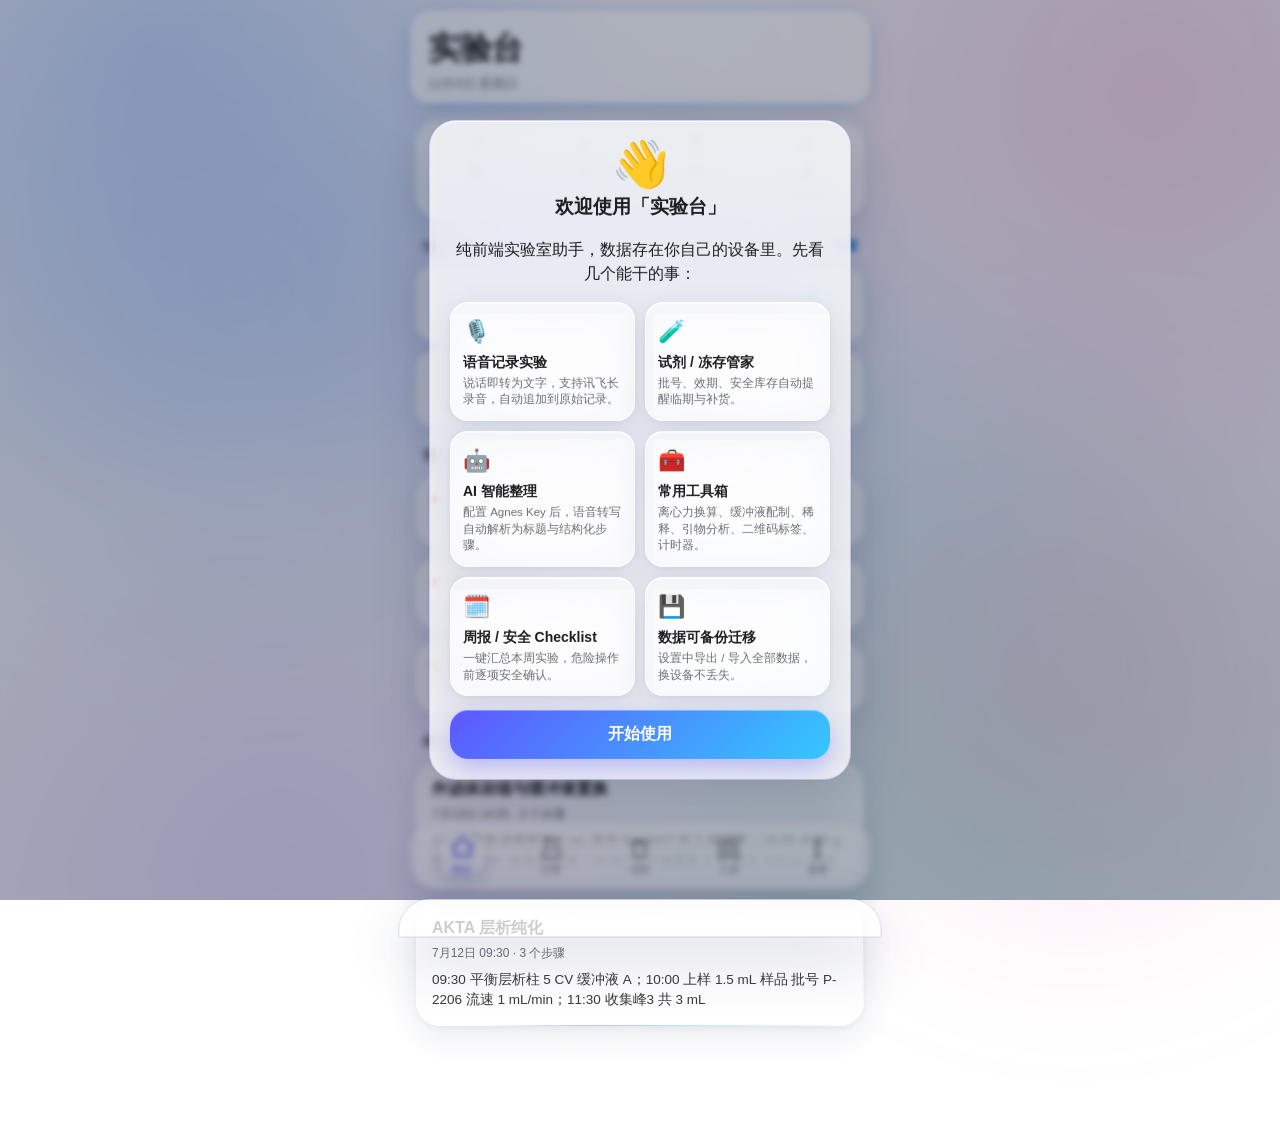
==== commit 1ff98050: "参考 ybouane/liquidglass 复刻液态玻璃：SVG 位移折射滤镜 + tab 栏悬浮气泡 + 关键玻璃面统一折射" ====
--- a/index.html
+++ b/index.html
@@ -14,6 +14,16 @@
 <link rel="stylesheet" href="styles.css">
 </head>
 <body>
+<!-- 液态玻璃折射滤镜：复刻 Apple Liquid Glass 的背景位移折射（feTurbulence→位移） -->
+<svg width="0" height="0" aria-hidden="true" style="position:absolute;width:0;height:0;overflow:hidden">
+  <defs>
+    <filter id="lg-refract" x="-20%" y="-20%" width="140%" height="140%" color-interpolation-filters="sRGB">
+      <feTurbulence type="fractalNoise" baseFrequency="0.013 0.015" numOctaves="2" seed="4" result="noise"/>
+      <feGaussianBlur in="noise" stdDeviation="1.1" result="snoise"/>
+      <feDisplacementMap in="SourceGraphic" in2="snoise" scale="13" xChannelSelector="R" yChannelSelector="G"/>
+    </filter>
+  </defs>
+</svg>
 <div class="app">
   <header class="topbar">
     <div class="topbar-inner">
@@ -73,5 +83,6 @@
 </div>
 <script src="qrcode.js"></script>
 <script src="app.js"></script>
+<!-- Cloudflare Web Analytics --><script type='module' src='https://static.cloudflareinsights.com/beacon.min.js' data-cf-beacon='{"token": "ad7bec2e777c4d35af5cc3a217bdf344"}'></script><!-- End Cloudflare Web Analytics -->
 </body>
 </html>
--- a/styles.css
+++ b/styles.css
@@ -15,6 +15,8 @@
   --glass-strong:rgba(255,255,255,.78);
   --glass-blur:blur(30px) saturate(200%);
   --glass-blur-strong:blur(40px) saturate(210%);
+  /* 液态玻璃折射滤镜（Apple Liquid Glass 风格：位移背景，制造边缘折射） */
+  --lg:url(#lg-refract);
   /* 折射描边：上沿白高光 → 中段注入紫/青环境光（呼应 Agnes 渐变边） */
   --edge:linear-gradient(135deg,
       rgba(255,255,255,.95) 0%,
@@ -47,7 +49,7 @@
 /* 环境光晕：让玻璃有内容可折射 */
 body{
   font-family:-apple-system,BlinkMacSystemFont,"SF Pro Text","PingFang SC","Helvetica Neue",Helvetica,Arial,sans-serif;
-  color:var(--ink);-webkit-font-smoothing:antialiased;font-size:16px;line-height:1.5;
+  color:var(--ink);-webkit-font-smoothing:antialiased;font-size:16px;line-height:1.5;font-optical-sizing:auto;
   overscroll-behavior-y:none;
   min-height:100vh;
   background:
@@ -88,7 +90,7 @@
 
 /* top bar */
 .topbar{position:sticky;top:8px;z-index:20;margin:8px 8px 0;
-  background:var(--glass);backdrop-filter:var(--glass-blur);-webkit-backdrop-filter:var(--glass-blur);
+  background:var(--glass);backdrop-filter:var(--glass-blur) var(--lg);-webkit-backdrop-filter:var(--glass-blur);
   border:0;border-radius:24px;
   box-shadow:var(--glass-shadow), 0 0 0 1px rgba(94,87,254,.10)}
 .topbar::before{content:"";position:absolute;inset:0;border-radius:inherit;padding:1.4px;
@@ -104,11 +106,11 @@
 .section-title .more{font-size:12px;color:var(--blue);font-weight:600;cursor:pointer}
 
 /* 玻璃表面基础（statbar / quick / alert 复用） */
-.glass-surface{position:relative;background:var(--glass);backdrop-filter:var(--glass-blur);-webkit-backdrop-filter:var(--glass-blur);
+.glass-surface{position:relative;background:var(--glass);backdrop-filter:var(--glass-blur) var(--lg);-webkit-backdrop-filter:var(--glass-blur);
   box-shadow:var(--glass-shadow)}
 
 /* 快捷统计条 */
-.statbar{background:var(--glass);backdrop-filter:var(--glass-blur);-webkit-backdrop-filter:var(--glass-blur);
+.statbar{background:var(--glass);backdrop-filter:var(--glass-blur) var(--lg);-webkit-backdrop-filter:var(--glass-blur);
   border-radius:var(--radius);box-shadow:var(--glass-shadow);display:flex;padding:14px 4px;margin-bottom:12px;position:relative}
 .statbar::before{content:"";position:absolute;inset:0;border-radius:inherit;padding:1px;background:var(--edge);
   -webkit-mask:linear-gradient(#000 0 0) content-box,linear-gradient(#000 0 0);-webkit-mask-composite:xor;mask-composite:exclude;pointer-events:none}
@@ -120,22 +122,22 @@
 
 /* 快捷入口 */
 .quick{display:grid;grid-template-columns:repeat(4,1fr);gap:10px;margin-bottom:6px}
-.quick .q{background:var(--glass);backdrop-filter:var(--glass-blur);-webkit-backdrop-filter:var(--glass-blur);
+.quick .q{background:var(--glass);backdrop-filter:var(--glass-blur) var(--lg);-webkit-backdrop-filter:var(--glass-blur);
   border-radius:var(--radius-sm);box-shadow:var(--glass-shadow);padding:12px 6px;text-align:center;cursor:pointer;
-  transition:transform .12s;position:relative}
+  transition:transform .26s cubic-bezier(.32,.72,0,1);position:relative}
 .quick .q::before{content:"";position:absolute;inset:0;border-radius:inherit;padding:1px;background:var(--edge);
   -webkit-mask:linear-gradient(#000 0 0) content-box,linear-gradient(#000 0 0);-webkit-mask-composite:xor;mask-composite:exclude;pointer-events:none}
-.quick .q:active{transform:scale(.95)}
+.quick .q:active{transform:scale(.96);transition-duration:0s}
 .quick .q .qi{font-size:22px}
 .quick .q .qt{font-size:11.5px;color:var(--ink);margin-top:4px;line-height:1.3}
 
 /* cards */
-.card{background:var(--glass);backdrop-filter:var(--glass-blur);-webkit-backdrop-filter:var(--glass-blur);
+.card{background:var(--glass);backdrop-filter:var(--glass-blur) var(--lg);-webkit-backdrop-filter:var(--glass-blur);
   border-radius:var(--radius);box-shadow:var(--glass-shadow);margin-bottom:12px;padding:16px;position:relative}
 .card::before{content:"";position:absolute;inset:0;border-radius:inherit;padding:1px;background:var(--edge);
   -webkit-mask:linear-gradient(#000 0 0) content-box,linear-gradient(#000 0 0);-webkit-mask-composite:xor;mask-composite:exclude;pointer-events:none}
-.card.tap{cursor:pointer;transition:transform .12s ease}
-.card.tap:active{transform:scale(.985)}
+.card.tap{cursor:pointer;transition:transform .26s cubic-bezier(.32,.72,0,1)}
+.card.tap:active{transform:scale(.985);transition-duration:0s}
 .card .row1{display:flex;justify-content:space-between;align-items:baseline;gap:8px}
 .card h3{margin:0;font-size:16px;font-weight:600}
 .card .meta{font-size:12px;color:var(--muted);margin-top:4px}
@@ -149,7 +151,7 @@
 .tag.gray{background:rgba(120,120,130,.12);color:var(--muted)}
 
 /* alert */
-.alert{display:flex;gap:10px;align-items:flex-start;background:var(--glass);backdrop-filter:var(--glass-blur);-webkit-backdrop-filter:var(--glass-blur);
+.alert{display:flex;gap:10px;align-items:flex-start;background:var(--glass);backdrop-filter:var(--glass-blur) var(--lg);-webkit-backdrop-filter:var(--glass-blur);
   border-radius:var(--radius);box-shadow:var(--glass-shadow);padding:14px 16px;margin-bottom:10px;position:relative}
 .alert::before{content:"";position:absolute;inset:0;border-radius:inherit;padding:1px;background:var(--edge);
   -webkit-mask:linear-gradient(#000 0 0) content-box,linear-gradient(#000 0 0);-webkit-mask-composite:xor;mask-composite:exclude;pointer-events:none}
@@ -158,15 +160,30 @@
 .alert .txt b{font-size:14px}
 .alert .txt p{margin:2px 0 0;font-size:12.5px;color:var(--muted)}
 
-/* tab bar —— 悬浮玻璃底栏 */
-.tabbar{position:fixed;left:50%;transform:translateX(-50%);bottom:0;width:100%;max-width:480px;z-index:30;
-  display:flex;background:var(--glass-strong);backdrop-filter:var(--glass-blur-strong);-webkit-backdrop-filter:var(--glass-blur-strong);
-  border:0;padding:7px 10px calc(7px + var(--safe-b));
-  box-shadow:var(--glass-shadow), 0 0 0 1px rgba(94,87,254,.12), 0 1px 0 rgba(255,255,255,.5) inset;border-radius:24px 24px 0 0}
-.tab{flex:1;background:none;border:0;padding:6px 0 4px;display:flex;flex-direction:column;align-items:center;gap:2px;color:var(--muted);font-size:10px;cursor:pointer;transition:color .2s}
-.tab svg{width:26px;height:26px;stroke:currentColor;fill:none;stroke-width:1.8;stroke-linecap:round;stroke-linejoin:round;transition:transform .2s}
+/* tab bar —— Apple Liquid Glass 悬浮玻璃底栏 */
+.tabbar{position:fixed;left:50%;transform:translateX(-50%);bottom:calc(10px + var(--safe-b));width:calc(100% - 24px);max-width:460px;z-index:30;
+  display:flex;background:rgba(255,255,255,.52);
+  backdrop-filter:var(--glass-blur-strong) var(--lg);-webkit-backdrop-filter:var(--glass-blur-strong);
+  border:0;padding:8px 8px calc(8px + var(--safe-b));
+  border-radius:26px;
+  box-shadow:var(--glass-shadow), 0 0 0 1px rgba(255,255,255,.55), 0 0 0 2px rgba(94,87,254,.10),
+    0 1px 0 rgba(255,255,255,.75) inset, 0 -10px 26px rgba(94,87,254,.07) inset}
+.tab{flex:1;position:relative;background:none;border:0;padding:7px 0 5px;display:flex;flex-direction:column;align-items:center;gap:2px;color:var(--muted);font-size:10px;cursor:pointer;transition:color .25s ease}
+.tab svg{width:25px;height:25px;stroke:currentColor;fill:none;stroke-width:1.8;stroke-linecap:round;stroke-linejoin:round;transition:transform .25s cubic-bezier(.32,.72,0,1);position:relative;z-index:2}
+.tab span{position:relative;z-index:2;transition:opacity .2s}
 .tab.active{color:var(--accent-2)}
-.tab.active svg{transform:translateY(-1px) scale(1.05);filter:drop-shadow(0 2px 6px rgba(94,87,254,.45))}
+/* 选中项：液态玻璃「透镜气泡」——Apple 液态玻璃招牌指示 */
+.tab.active::before{content:"";position:absolute;left:50%;top:7px;transform:translateX(-50%);
+  width:48px;height:40px;border-radius:17px;
+  background:linear-gradient(160deg,rgba(255,255,255,.55),rgba(255,255,255,.16));
+  backdrop-filter:blur(12px) saturate(200%) var(--lg);-webkit-backdrop-filter:blur(12px) saturate(200%);
+  box-shadow:0 6px 16px rgba(31,45,90,.20), 0 1px 0 rgba(255,255,255,.85) inset, 0 -2px 6px rgba(94,87,254,.16) inset;
+  z-index:1}
+/* 气泡顶部镜面高光 */
+.tab.active::after{content:"";position:absolute;left:50%;top:7px;transform:translateX(-50%);
+  width:48px;height:40px;border-radius:17px;pointer-events:none;z-index:1;opacity:.9;
+  background:linear-gradient(180deg,rgba(255,255,255,.85) 0%,rgba(255,255,255,0) 40%)}
+.tab.active svg{transform:translateY(-1px) scale(1.06);filter:drop-shadow(0 3px 7px rgba(94,87,254,.5));color:var(--accent-2)}
 
 /* fab —— 玻璃质感圆钮 */
 .fab{position:fixed;left:50%;transform:translateX(-50%);bottom:calc(72px + var(--safe-b));z-index:31;
@@ -174,28 +191,29 @@
   color:#fff;
   background:var(--accent);
   box-shadow:0 12px 28px rgba(94,87,254,.42), 0 1px 0 rgba(255,255,255,.45) inset;
-  transition:transform .12s ease}
+  transition:transform .26s cubic-bezier(.32,.72,0,1)}
 .fab::after{content:"";position:absolute;top:6px;left:14px;width:18px;height:10px;border-radius:10px;background:rgba(255,255,255,.45);filter:blur(2px)}
-.fab:active{transform:translateX(-50%) scale(.94)}
+.fab:active{transform:translateX(-50%) scale(.94);transition-duration:0s}
 .fab.hidden{display:none}
 
 /* sheet */
 .sheet-backdrop,.modal-backdrop{position:fixed;inset:0;background:rgba(20,25,45,.32);backdrop-filter:blur(3px);-webkit-backdrop-filter:blur(3px);z-index:40;opacity:0;pointer-events:none;transition:opacity .25s ease}
 .sheet-backdrop.show,.modal-backdrop.show{opacity:1;pointer-events:auto}
 .sheet{position:fixed;left:50%;bottom:0;transform:translate(-50%,100%);width:100%;max-width:480px;z-index:41;
-  background:var(--glass-strong);backdrop-filter:var(--glass-blur-strong);-webkit-backdrop-filter:var(--glass-blur-strong);
+  background:var(--glass-strong);backdrop-filter:var(--glass-blur-strong) var(--lg);-webkit-backdrop-filter:var(--glass-blur-strong);
   border-radius:30px 30px 0 0;padding:8px 16px calc(28px + var(--safe-b));
-  max-height:92vh;overflow-y:auto;transition:transform .32s cubic-bezier(.32,.72,0,1);
+  max-height:92vh;overflow-y:auto;transition:transform .32s cubic-bezier(.32,.72,0,1);will-change:transform;
   box-shadow:var(--glass-shadow-lg), 0 0 0 1px rgba(255,255,255,.6), 0 0 0 2px rgba(94,87,254,.10), 0 1px 0 rgba(255,255,255,.6) inset}
 .sheet.show{transform:translate(-50%,0)}
-.sheet .grabber{width:36px;height:5px;border-radius:3px;background:rgba(120,120,130,.4);margin:8px auto 12px}
+.sheet .grabber{width:36px;height:5px;border-radius:3px;background:rgba(120,120,130,.4);margin:8px auto 12px;touch-action:none;cursor:grab}
+.sheet .grabber:active{cursor:grabbing}
 .sheet h2{margin:0 0 4px;font-size:20px;font-weight:700}
 .sheet .hint{color:var(--muted);font-size:12.5px;margin:0 0 14px}
 
 /* modal */
 .modal{position:fixed;left:50%;top:50%;transform:translate(-50%,-46%);width:90%;max-width:420px;z-index:41;
-  background:var(--glass-strong);backdrop-filter:var(--glass-blur-strong);-webkit-backdrop-filter:var(--glass-blur-strong);
-  border-radius:26px;padding:20px;max-height:82vh;overflow-y:auto;opacity:0;pointer-events:none;transition:opacity .22s ease,transform .22s ease;
+  background:var(--glass-strong);backdrop-filter:var(--glass-blur-strong) var(--lg);-webkit-backdrop-filter:var(--glass-blur-strong);
+  border-radius:26px;padding:20px;max-height:82vh;overflow-y:auto;opacity:0;pointer-events:none;transition:opacity .22s ease,transform .22s ease;will-change:transform,opacity;
   box-shadow:var(--glass-shadow-lg), 0 0 0 1px rgba(255,255,255,.6), 0 0 0 2px rgba(94,87,254,.10), 0 1px 0 rgba(255,255,255,.6) inset}
 .modal.show{opacity:1;pointer-events:auto;transform:translate(-50%,-50%)}
 .modal h2{margin:0 0 12px;font-size:19px;font-weight:700}
@@ -213,7 +231,8 @@
 .btn{width:100%;border:0;border-radius:var(--radius-sm);padding:14px;font-size:16px;font-weight:600;cursor:pointer;color:#fff;
   background:var(--accent);
   box-shadow:0 10px 24px rgba(94,87,254,.34), 0 1px 0 rgba(255,255,255,.35) inset;position:relative}
-.btn:active{transform:scale(.985)}
+.btn{transition:transform .26s cubic-bezier(.32,.72,0,1)}
+.btn:active{transform:scale(.985);transition-duration:0s}
 .btn.secondary{background:rgba(255,255,255,.6);color:var(--ink);box-shadow:var(--glass-shadow), 0 1px 0 rgba(255,255,255,.6) inset;border:1px solid rgba(255,255,255,.6)}
 .btn.danger{background:var(--red-soft);color:var(--red);box-shadow:none}
 .btn.ghost{background:rgba(255,255,255,.5);color:var(--blue);border:1px solid rgba(0,113,227,.35);box-shadow:none}
@@ -244,12 +263,12 @@
 
 /* 工具箱网格 */
 .tool-grid{display:grid;grid-template-columns:repeat(2,1fr);gap:12px;margin-bottom:8px}
-.tool{background:var(--glass);backdrop-filter:var(--glass-blur);-webkit-backdrop-filter:var(--glass-blur);
+.tool{background:var(--glass);backdrop-filter:var(--glass-blur) var(--lg);-webkit-backdrop-filter:var(--glass-blur);
   border-radius:var(--radius);box-shadow:var(--glass-shadow);padding:16px;cursor:pointer;
-  display:flex;flex-direction:column;gap:6px;transition:transform .12s;position:relative}
+  display:flex;flex-direction:column;gap:6px;transition:transform .26s cubic-bezier(.32,.72,0,1);position:relative}
 .tool::before{content:"";position:absolute;inset:0;border-radius:inherit;padding:1px;background:var(--edge);
   -webkit-mask:linear-gradient(#000 0 0) content-box,linear-gradient(#000 0 0);-webkit-mask-composite:xor;mask-composite:exclude;pointer-events:none}
-.tool:active{transform:scale(.97)}
+.tool:active{transform:scale(.97);transition-duration:0s}
 .tool .ti{font-size:26px}
 .tool .tt{font-size:15px;font-weight:600}
 .tool .td{font-size:12px;color:var(--muted);line-height:1.4}
@@ -260,7 +279,8 @@
   display:flex;align-items:center;gap:12px;cursor:pointer;position:relative}
 .list-row::before{content:"";position:absolute;inset:0;border-radius:inherit;padding:1px;background:var(--edge);
   -webkit-mask:linear-gradient(#000 0 0) content-box,linear-gradient(#000 0 0);-webkit-mask-composite:xor;mask-composite:exclude;pointer-events:none}
-.list-row:active{transform:scale(.99)}
+.list-row{transition:transform .25s cubic-bezier(.32,.72,0,1)}
+.list-row:active{transform:scale(.99);transition-duration:0s}
 .list-row .lr-main{flex:1;min-width:0}
 .list-row .lr-title{font-size:15px;font-weight:600;white-space:nowrap;overflow:hidden;text-overflow:ellipsis}
 .list-row .lr-sub{font-size:12px;color:var(--muted);margin-top:2px}
@@ -328,7 +348,7 @@
 .timer-presets{display:flex;gap:8px;flex-wrap:wrap;margin:6px 0 14px}
 .timer-presets .p{background:rgba(255,255,255,.55);border:1px solid rgba(255,255,255,.65);border-radius:20px;padding:8px 16px;font-size:14px;cursor:pointer;backdrop-filter:blur(10px);box-shadow:var(--glass-shadow)}
 .timer-presets .p:active{background:rgba(255,255,255,.85)}
-.timer-result{background:var(--glass);backdrop-filter:var(--glass-blur);-webkit-backdrop-filter:var(--glass-blur);
+.timer-result{background:var(--glass);backdrop-filter:var(--glass-blur) var(--lg);-webkit-backdrop-filter:var(--glass-blur);
   border-radius:var(--radius);box-shadow:var(--glass-shadow);padding:18px;margin-top:14px;display:none;position:relative}
 .timer-result::before{content:"";position:absolute;inset:0;border-radius:inherit;padding:1px;background:var(--edge);
   -webkit-mask:linear-gradient(#000 0 0) content-box,linear-gradient(#000 0 0);-webkit-mask-composite:xor;mask-composite:exclude;pointer-events:none}
@@ -351,7 +371,7 @@
 .help{font-size:12px;color:var(--muted);background:rgba(255,255,255,.45);border-radius:10px;padding:9px 11px;margin-top:10px;backdrop-filter:blur(8px);border:1px solid rgba(255,255,255,.5)}
 
 /* 图表 */
-.chart{background:var(--glass);backdrop-filter:var(--glass-blur);-webkit-backdrop-filter:var(--glass-blur);
+.chart{background:var(--glass);backdrop-filter:var(--glass-blur) var(--lg);-webkit-backdrop-filter:var(--glass-blur);
   border-radius:var(--radius-sm);box-shadow:var(--glass-shadow);padding:12px;margin-top:12px;position:relative}
 .chart::before{content:"";position:absolute;inset:0;border-radius:inherit;padding:1px;background:var(--edge);
   -webkit-mask:linear-gradient(#000 0 0) content-box,linear-gradient(#000 0 0);-webkit-mask-composite:xor;mask-composite:exclude;pointer-events:none}
@@ -378,7 +398,7 @@
 .ob{text-align:center}
 .ob-hero{font-size:46px;line-height:1;margin-bottom:2px}
 .ob-grid{display:grid;grid-template-columns:1fr 1fr;gap:10px;margin:14px 0 6px;text-align:left}
-.ob-card{background:var(--glass);backdrop-filter:var(--glass-blur);-webkit-backdrop-filter:var(--glass-blur);
+.ob-card{background:var(--glass);backdrop-filter:var(--glass-blur) var(--lg);-webkit-backdrop-filter:var(--glass-blur);
   border:1px solid rgba(255,255,255,.6);border-radius:var(--radius-sm);padding:12px;box-shadow:var(--glass-shadow);position:relative}
 .ob-ico{font-size:22px}
 .ob-t{font-size:14px;font-weight:600;margin:4px 0 2px}
@@ -402,7 +422,9 @@
 .kg-d{font-size:12px;color:var(--muted);line-height:1.5}
 .kg-d a{color:var(--blue);text-decoration:none}
 
-/* 减少动效偏好 */
+/* 减少动效偏好（Apple 规范：禁用滑动/缩放/脉冲等非必要动效，改为瞬时呈现，避免前庭刺激） */
 @media (prefers-reduced-motion:reduce){
   body::before,body::after{animation:none}
+  .sheet,.modal,.sheet-backdrop,.modal-backdrop,.fab,.btn,.quick .q,.card.tap,.tool,.list-row,.tab,.tab svg,.switch,.switch::after,.mic.recording,.timer-presets .p,.chip,.voice .vtoggle{transition-duration:0s !important;animation:none !important}
+  .toast{transition:opacity .2s ease}
 }
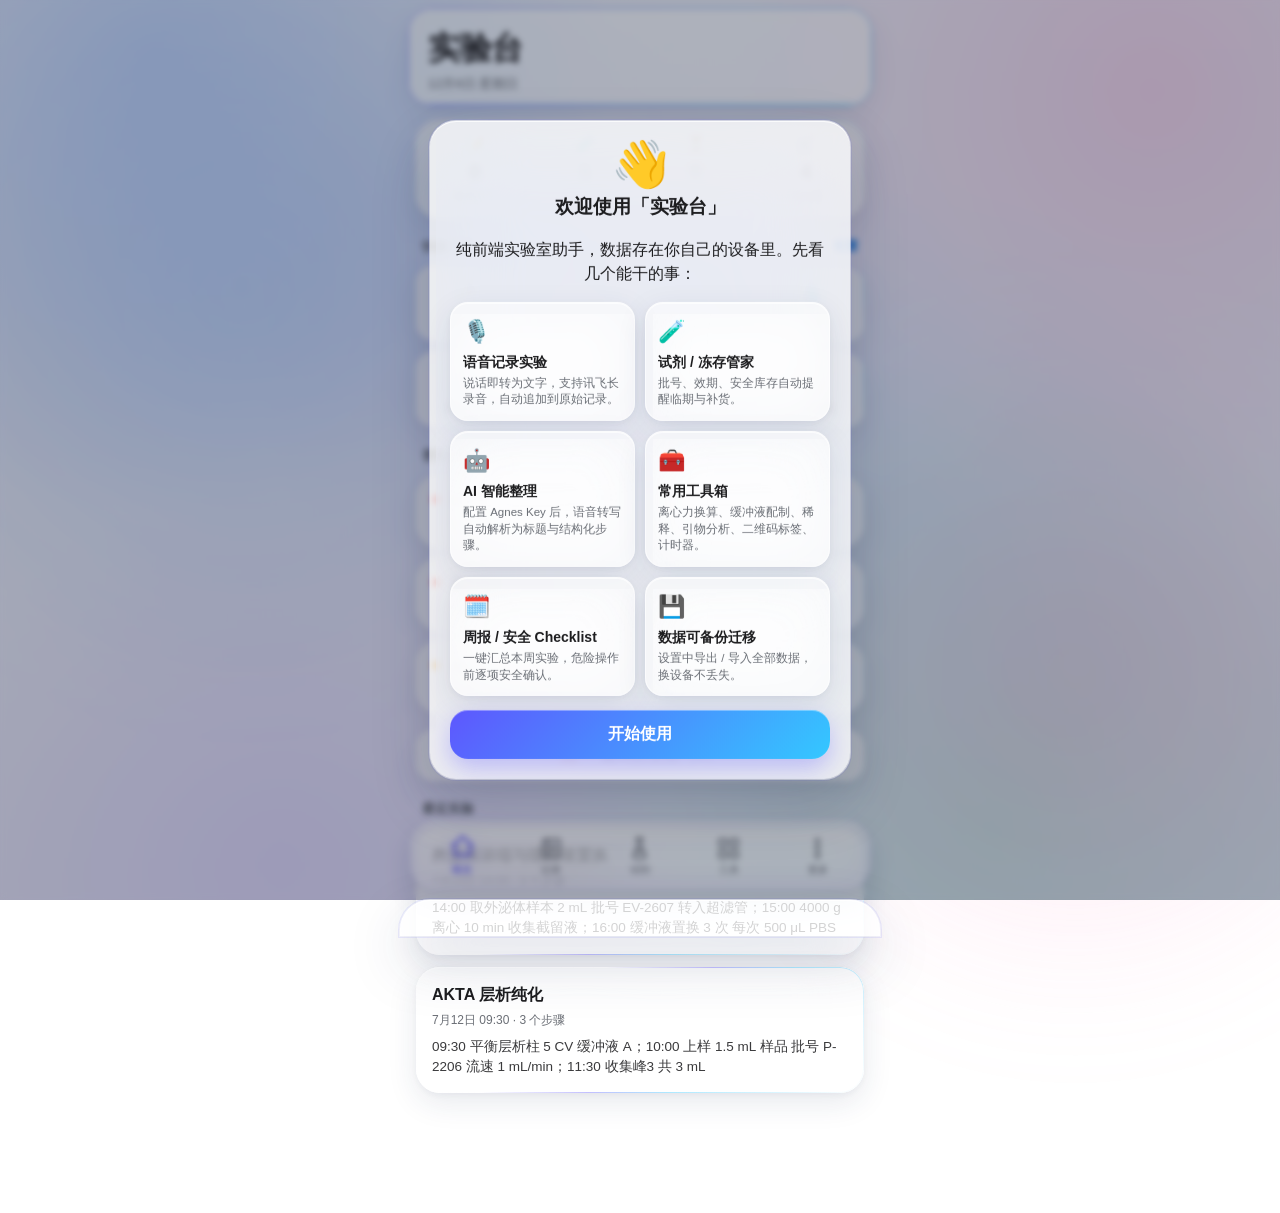
==== commit edb4ef07: "修复4项：询价按钮位置/工具页排序/记录试剂图标/模板耗材迁移" ====
--- a/index.html
+++ b/index.html
@@ -46,11 +46,11 @@
       <span>概览</span>
     </button>
     <button class="tab" data-view="experiments">
-      <svg viewBox="0 0 24 24"><path d="M6 3h12"/><path d="M7 3v6l-3 9a2 2 0 0 0 2 3h12a2 2 0 0 0 2-3l-3-9V3"/><path d="M10 12h4"/></svg>
+      <svg viewBox="0 0 24 24" fill="none" stroke="currentColor" stroke-width="1.8" stroke-linecap="round" stroke-linejoin="round"><path d="M4 5a2 2 0 0 1 2-2h12a2 2 0 0 1 2 2v14a2 2 0 0 1-2 2H6a2 2 0 0 1-2-2z"/><path d="M8 3v18"/><path d="M11 8h5"/><path d="M11 12h5"/><path d="M11 16h3"/></svg>
       <span>记录</span>
     </button>
     <button class="tab" data-view="reagents">
-      <svg viewBox="0 0 24 24"><path d="M4 7h16"/><path d="M6 7l1 13h10l1-13"/><path d="M9 7V4h6v3"/></svg>
+      <svg viewBox="0 0 24 24" fill="none" stroke="currentColor" stroke-width="1.8" stroke-linecap="round" stroke-linejoin="round"><path d="M9 2h6"/><path d="M10 2v10L6.5 18a2.5 2.5 0 0 0 2.2 3.5h6.6A2.5 2.5 0 0 0 17.5 18L14 12V2"/><path d="M7.8 15h8.4"/></svg>
       <span>试剂</span>
     </button>
     <button class="tab" data-view="tools">
--- a/styles.css
+++ b/styles.css
@@ -101,7 +101,7 @@
   background:linear-gradient(120deg,#1d1d1f 55%, #6a64d8 130%);-webkit-background-clip:text;background-clip:text;-webkit-text-fill-color:transparent}
 .subtitle{margin:2px 0 0;color:var(--muted);font-size:13px}
 
-.content{padding:14px 16px calc(96px + var(--safe-b));min-height:70vh}
+.content{padding:14px 16px calc(108px + var(--safe-b));min-height:70vh}
 .section-title{font-size:13px;font-weight:600;color:var(--muted);margin:18px 6px 10px;display:flex;justify-content:space-between;align-items:center}
 .section-title .more{font-size:12px;color:var(--blue);font-weight:600;cursor:pointer}
 
@@ -172,21 +172,11 @@
 .tab svg{width:25px;height:25px;stroke:currentColor;fill:none;stroke-width:1.8;stroke-linecap:round;stroke-linejoin:round;transition:transform .25s cubic-bezier(.32,.72,0,1);position:relative;z-index:2}
 .tab span{position:relative;z-index:2;transition:opacity .2s}
 .tab.active{color:var(--accent-2)}
-/* 选中项：液态玻璃「透镜气泡」——Apple 液态玻璃招牌指示 */
-.tab.active::before{content:"";position:absolute;left:50%;top:7px;transform:translateX(-50%);
-  width:48px;height:40px;border-radius:17px;
-  background:linear-gradient(160deg,rgba(255,255,255,.55),rgba(255,255,255,.16));
-  backdrop-filter:blur(12px) saturate(200%) var(--lg);-webkit-backdrop-filter:blur(12px) saturate(200%);
-  box-shadow:0 6px 16px rgba(31,45,90,.20), 0 1px 0 rgba(255,255,255,.85) inset, 0 -2px 6px rgba(94,87,254,.16) inset;
-  z-index:1}
-/* 气泡顶部镜面高光 */
-.tab.active::after{content:"";position:absolute;left:50%;top:7px;transform:translateX(-50%);
-  width:48px;height:40px;border-radius:17px;pointer-events:none;z-index:1;opacity:.9;
-  background:linear-gradient(180deg,rgba(255,255,255,.85) 0%,rgba(255,255,255,0) 40%)}
-.tab.active svg{transform:translateY(-1px) scale(1.06);filter:drop-shadow(0 3px 7px rgba(94,87,254,.5));color:var(--accent-2)}
+/* 选中态：高亮 + 阴影（简洁，无玻璃气泡） */
+.tab.active svg{transform:translateY(-2px) scale(1.06);filter:drop-shadow(0 4px 9px rgba(94,87,254,.5));color:var(--accent-2)}
 
 /* fab —— 玻璃质感圆钮 */
-.fab{position:fixed;left:50%;transform:translateX(-50%);bottom:calc(72px + var(--safe-b));z-index:31;
+.fab{position:fixed;left:50%;transform:translateX(-50%);bottom:calc(100px + var(--safe-b));z-index:31;
   width:56px;height:56px;border-radius:50%;border:0;font-size:30px;line-height:1;cursor:pointer;display:flex;align-items:center;justify-content:center;
   color:#fff;
   background:var(--accent);
@@ -272,6 +262,8 @@
 .tool .ti{font-size:26px}
 .tool .tt{font-size:15px;font-weight:600}
 .tool .td{font-size:12px;color:var(--muted);line-height:1.4}
+.tool-badge{position:absolute;top:8px;right:8px;font-size:10px;color:var(--accent-2);background:rgba(94,87,254,.1);border-radius:6px;padding:2px 6px;font-weight:500}
+.tool-onhome{opacity:.7}
 
 /* 列表行 */
 .list-row{background:var(--glass);backdrop-filter:var(--glass-blur);-webkit-backdrop-filter:var(--glass-blur);
@@ -296,8 +288,11 @@
 .seg button.active{background:rgba(255,255,255,.85);color:var(--ink);box-shadow:0 2px 8px rgba(31,45,90,.12), 0 1px 0 rgba(255,255,255,.7) inset}
 
 /* chips & search */
-.chips{display:flex;gap:8px;overflow-x:auto;padding:4px 2px 10px;margin:0 -2px}
-.chip{flex:none;background:rgba(255,255,255,.5);border:1px solid rgba(255,255,255,.6);border-radius:20px;padding:7px 14px;font-size:13px;color:var(--ink);cursor:pointer;backdrop-filter:blur(10px);box-shadow:var(--glass-shadow)}
+.chips{display:flex;gap:8px;overflow-x:auto;padding:4px 2px 10px;margin:0 -2px;align-items:center;-webkit-overflow-scrolling:touch}
+.chips::-webkit-scrollbar{display:none}
+.chips{scrollbar-width:none}
+.chip{flex:none;display:inline-flex;align-items:center;justify-content:center;background:rgba(255,255,255,.5);border:1px solid rgba(255,255,255,.6);border-radius:20px;padding:7px 14px;font-size:13px;color:var(--ink);cursor:pointer;backdrop-filter:blur(10px);box-shadow:var(--glass-shadow);white-space:nowrap;transition:transform .2s cubic-bezier(.32,.72,0,1),background .2s}
+.chip:active{transform:scale(.96)}
 .chip.active{background:var(--ink);color:#fff;border-color:var(--ink);box-shadow:none}
 .search{width:100%;background:rgba(255,255,255,.55);border:1px solid rgba(255,255,255,.7);border-radius:14px;padding:11px 14px;font-size:15px;margin-bottom:12px;outline:none;backdrop-filter:blur(10px);box-shadow:0 1px 0 rgba(255,255,255,.6) inset}
 .search:focus{border-color:var(--accent-2);box-shadow:0 0 0 3px rgba(94,87,254,.16), 0 1px 0 rgba(255,255,255,.6) inset}
@@ -382,6 +377,22 @@
 .freezer .cell{aspect-ratio:1;border-radius:6px;background:rgba(255,255,255,.5);font-size:9px;display:flex;align-items:center;justify-content:center;color:var(--muted);cursor:pointer;box-shadow:var(--glass-shadow)}
 .freezer .cell.filled{background:var(--blue-soft);color:var(--blue);font-weight:600}
 .freezer .colhead{grid-column:span 1;text-align:center;font-size:9px;color:var(--muted)}
+/* 冻存库搜索 / 多选 / 盒子管理 */
+.freezer-actions{display:flex;gap:10px;margin:4px 0 12px}
+.freezer-actions .mini{flex:1;padding:11px;font-size:14px;border-radius:12px}
+.btn.mini.on{background:var(--accent-2);color:#fff;border-color:var(--accent-2);box-shadow:0 6px 16px rgba(94,87,254,.3)}
+.chip.add{margin-left:auto}
+.chip.add,.chip.more{flex:none;width:36px;height:36px;padding:0;border-radius:50%;font-size:18px;line-height:1;font-weight:700;box-shadow:none}
+.chip.add{color:var(--accent-2);background:rgba(94,87,254,.12);border:1.5px dashed rgba(94,87,254,.45)}
+.chip.more{color:var(--muted);background:rgba(255,255,255,.5);border:1px solid rgba(255,255,255,.6)}
+.fm-toolbar{display:flex;align-items:center;gap:10px;flex-wrap:wrap;background:rgba(94,87,254,.08);border:1px solid rgba(94,87,254,.18);border-radius:14px;padding:10px 12px;margin-bottom:12px}
+.fm-count{font-size:13px;font-weight:600;color:var(--accent-2)}
+.fm-btns{display:flex;gap:6px;flex-wrap:wrap;margin-left:auto}
+.mini-btn{flex:none;background:rgba(255,255,255,.75);border:1px solid rgba(255,255,255,.7);border-radius:10px;padding:7px 11px;font-size:12.5px;font-weight:600;color:var(--ink);cursor:pointer;font-family:inherit;transition:transform .2s cubic-bezier(.32,.72,0,1)}
+.mini-btn:active{transform:scale(.96)}
+.mini-btn.danger{color:var(--red);background:var(--red-soft);border-color:rgba(255,59,48,.25)}
+.freezer .cell.hl{outline:2px solid var(--accent-2);outline-offset:0;box-shadow:0 0 0 3px rgba(94,87,254,.25),var(--glass-shadow);background:rgba(94,87,254,.16);color:var(--accent-2);font-weight:700}
+.freezer .cell.sel{background:var(--accent-2);color:#fff;font-weight:700;box-shadow:0 4px 12px rgba(94,87,254,.42)}
 
 /* 拍照 */
 .preview-img{width:100%;border-radius:12px;margin-top:8px;display:block;box-shadow:var(--glass-shadow)}
@@ -422,9 +433,80 @@
 .kg-d{font-size:12px;color:var(--muted);line-height:1.5}
 .kg-d a{color:var(--blue);text-decoration:none}
 
-/* 减少动效偏好（Apple 规范：禁用滑动/缩放/脉冲等非必要动效，改为瞬时呈现，避免前庭刺激） */
+/* ---------------- 实验记录：标签 / 时间线 ---------------- */
+.tags-row{display:flex;flex-wrap:wrap;gap:6px;margin-top:8px}
+.tags-row .tag{font-size:10.5px}
+.tl-item{font-size:13px;line-height:1.7;color:var(--ink);padding:2px 0}
+.tl-item b{display:inline-block;min-width:46px;color:var(--accent-2);font-variant-numeric:tabular-nums}
+
+/* ---------------- 批量导入 / 填充 ---------------- */
+.batch-ta{width:100%;min-height:130px;background:rgba(255,255,255,.55);border:1px solid rgba(255,255,255,.7);border-radius:14px;padding:12px 14px;font-size:14px;font-family:inherit;line-height:1.5;outline:none;resize:vertical;box-shadow:0 1px 0 rgba(255,255,255,.6) inset}
+.batch-ta:focus{border-color:var(--accent-2);box-shadow:0 0 0 3px rgba(94,87,254,.16), 0 1px 0 rgba(255,255,255,.6) inset}
+.batch-preview{margin-top:12px;background:rgba(255,255,255,.42);border-radius:14px;padding:10px 12px;max-height:190px;overflow:auto}
+.bp-count{font-size:13px;font-weight:600;color:var(--accent-2);margin-bottom:6px}
+.bp-row{font-size:12.5px;color:var(--ink);padding:3px 0;line-height:1.5}
+.bp-row.muted{color:var(--muted)}
+.bp-ok{color:var(--green)}
+.bp-skip{color:var(--orange)}
+.sel{flex:1;background:rgba(255,255,255,.6);border:1px solid rgba(255,255,255,.7);border-radius:12px;padding:11px 12px;font-size:15px;font-family:inherit;color:var(--ink);outline:none;box-shadow:0 1px 0 rgba(255,255,255,.6) inset}
+.sel:focus{border-color:var(--accent-2)}
+
+/* ---------------- 试剂效期日历 ---------------- */
+.expcal{display:grid;grid-template-columns:repeat(7,1fr);gap:5px;margin-top:12px}
+.expcal-head{text-align:center;font-size:11px;color:var(--muted);padding-bottom:2px}
+.expcal-cell{background:rgba(255,255,255,.5);border-radius:10px;padding:5px 4px;min-height:52px;display:flex;flex-direction:column;gap:2px;box-shadow:var(--glass-shadow);overflow:hidden}
+.expcal-cell.today{outline:2px solid var(--accent-2);outline-offset:-2px}
+.ec-num{font-size:11px;color:var(--muted);font-variant-numeric:tabular-nums}
+.expcal-cell.today .ec-num{color:var(--accent-2);font-weight:700}
+.ec-dot{font-size:9px;line-height:1.3;padding:1px 4px;border-radius:6px;white-space:nowrap;overflow:hidden;text-overflow:ellipsis;font-weight:600}
+.ec-dot.ok{background:var(--green-soft);color:var(--green)}
+.ec-dot.warn{background:var(--orange-soft);color:#c77700}
+.ec-dot.bad{background:var(--red-soft);color:var(--red)}
+.ec-more{font-size:9px;color:var(--muted);text-align:center}
+.ec-group{margin-top:6px}
+.ec-gtitle{font-size:13px;font-weight:700;margin:14px 4px 8px}
+.ec-gtitle.bad{color:var(--red)}
+.ec-gtitle.warn{color:#c77700}
+.ec-gtitle.info{color:var(--blue)}
+
+/* ============================================================
+   自然获客：询价 / 供应商卡片 / 模板耗材
+   全部低调配色，灰色次要按钮，不与主功能争抢视觉
+   ============================================================ */
+.inquire-mini{flex:none;background:rgba(255,255,255,.65);border:1px solid rgba(120,113,254,.3);border-radius:10px;padding:4px 10px;font-size:12px;color:var(--accent-2);cursor:pointer;font-weight:500;transition:transform .2s cubic-bezier(.32,.72,0,1),background .2s}
+.inquire-mini:active{transform:scale(.94);background:rgba(94,87,254,.1)}
+.inquire-mini:hover{background:rgba(94,87,254,.08)}
+
+.supplier-card{display:flex;gap:14px;align-items:flex-start;background:rgba(255,255,255,.55);border:1px solid rgba(255,255,255,.6);border-radius:14px;padding:14px;box-shadow:var(--glass-shadow);backdrop-filter:blur(10px)}
+.supplier-qr{flex:none;width:108px;height:108px;border-radius:8px;background:#fff;padding:4px;box-shadow:0 2px 8px rgba(0,0,0,.06);object-fit:contain}
+.supplier-info{flex:1;min-width:0;display:flex;flex-direction:column;gap:3px}
+.supplier-name{font-size:13px;font-weight:600;color:var(--ink);line-height:1.4}
+.supplier-tag{font-size:11px;color:var(--accent-2);background:rgba(94,87,254,.08);border-radius:6px;padding:2px 8px;align-self:flex-start;margin:2px 0 4px}
+.supplier-line{font-size:12px;color:var(--ink);line-height:1.6}
+.supplier-line a{color:var(--accent-2);text-decoration:none}
+.supplier-line a:hover{text-decoration:underline}
+.supplier-web{font-size:11px;color:var(--muted)}
+.supplier-web a{color:var(--muted)}
+.supplier-brand{font-size:11px;color:var(--muted);line-height:1.55;margin-top:8px;padding:6px 10px;background:rgba(255,255,255,.4);border-radius:8px}
+.supplier-hint{font-size:11px;color:var(--muted);line-height:1.6;background:rgba(255,255,255,.4);border-radius:8px;padding:8px 10px}
+.supplier-card-block{background:linear-gradient(180deg,rgba(94,87,254,.04) 0%,rgba(255,255,255,.6) 60%)}
+
+.tpl-consumables{margin-top:14px;background:rgba(255,255,255,.5);border:1px solid rgba(255,255,255,.6);border-radius:14px;padding:12px;box-shadow:var(--glass-shadow)}
+.tpl-ctitle{font-size:13px;font-weight:600;color:var(--ink);margin-bottom:8px}
+.tpl-csub{font-size:11px;color:var(--muted);font-weight:400;margin-left:4px}
+.tpl-crow{display:flex;align-items:center;gap:8px;padding:6px 0;border-bottom:1px solid rgba(0,0,0,.04);font-size:12px}
+.tpl-crow:last-of-type{border-bottom:0}
+.tpl-cname{flex:2;color:var(--ink);min-width:0;overflow:hidden;text-overflow:ellipsis;white-space:nowrap}
+.tpl-cbrand{flex:1;color:var(--accent-2);background:rgba(94,87,254,.08);border-radius:6px;padding:2px 6px;font-size:11px;text-align:center;min-width:0;overflow:hidden;text-overflow:ellipsis;white-space:nowrap}
+.tpl-ccat{flex:none;color:var(--muted);font-size:11px;min-width:36px;text-align:right}
+.tpl-cbtn{margin-top:10px;width:100%}
+
+/* ============================================================
+   减少动效偏好（Apple 规范：禁用滑动/缩放/脉冲等非必要动效，改为瞬时呈现，避免前庭刺激）
+   ============================================================ */
 @media (prefers-reduced-motion:reduce){
   body::before,body::after{animation:none}
   .sheet,.modal,.sheet-backdrop,.modal-backdrop,.fab,.btn,.quick .q,.card.tap,.tool,.list-row,.tab,.tab svg,.switch,.switch::after,.mic.recording,.timer-presets .p,.chip,.voice .vtoggle{transition-duration:0s !important;animation:none !important}
   .toast{transition:opacity .2s ease}
+  .inquire-mini{transition-duration:0s !important}
 }
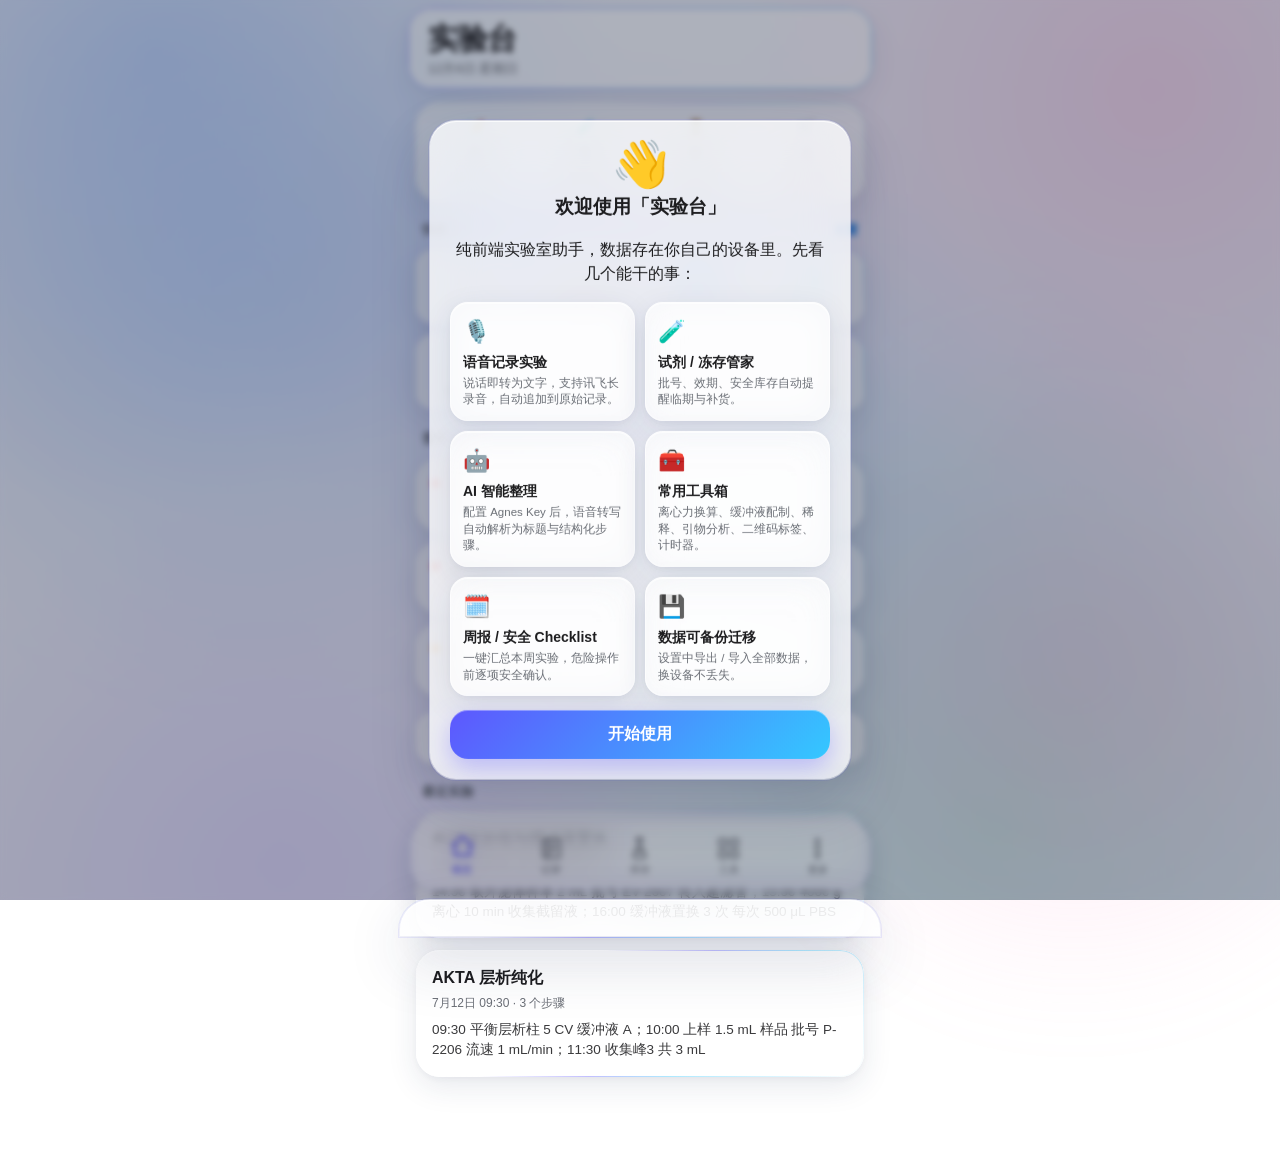
==== commit d973f9fd: "优化逻辑" ====
--- a/index.html
+++ b/index.html
@@ -51,7 +51,7 @@
     </button>
     <button class="tab" data-view="reagents">
       <svg viewBox="0 0 24 24" fill="none" stroke="currentColor" stroke-width="1.8" stroke-linecap="round" stroke-linejoin="round"><path d="M9 2h6"/><path d="M10 2v10L6.5 18a2.5 2.5 0 0 0 2.2 3.5h6.6A2.5 2.5 0 0 0 17.5 18L14 12V2"/><path d="M7.8 15h8.4"/></svg>
-      <span>试剂</span>
+      <span>库存</span>
     </button>
     <button class="tab" data-view="tools">
       <svg viewBox="0 0 24 24"><rect x="3" y="3" width="7" height="7" rx="1.5"/><rect x="14" y="3" width="7" height="7" rx="1.5"/><rect x="3" y="14" width="7" height="7" rx="1.5"/><rect x="14" y="14" width="7" height="7" rx="1.5"/></svg>
--- a/styles.css
+++ b/styles.css
@@ -10,13 +10,14 @@
   --muted:#6b6f76;
   --line:rgba(255,255,255,.65);
 
-  /* 玻璃表面 —— 参考 Agnes：清透白 + 大模糊（30–40px） */
+  /* 玻璃表面 —— 清透白 + 适度模糊（移动端性能优先，半径收敛） */
   --glass:rgba(255,255,255,.60);
   --glass-strong:rgba(255,255,255,.78);
-  --glass-blur:blur(30px) saturate(200%);
-  --glass-blur-strong:blur(40px) saturate(210%);
-  /* 液态玻璃折射滤镜（Apple Liquid Glass 风格：位移背景，制造边缘折射） */
-  --lg:url(#lg-refract);
+  --glass-blur:blur(18px) saturate(180%);
+  --glass-blur-strong:blur(22px) saturate(190%);
+  /* 液态玻璃折射滤镜：feTurbulence+feDisplacementMap 在移动端每帧重算、极度耗性能，
+     已停用（置空），保留毛玻璃模糊观感；如需折射可单独评估。 */
+  --lg: ;
   /* 折射描边：上沿白高光 → 中段注入紫/青环境光（呼应 Agnes 渐变边） */
   --edge:linear-gradient(135deg,
       rgba(255,255,255,.95) 0%,
@@ -45,6 +46,9 @@
 }
 *{box-sizing:border-box;-webkit-tap-highlight-color:transparent}
 html,body{margin:0;padding:0}
+/* 弹层（sheet/modal）打开时锁定背景滚动 */
+html.overlay-open{overflow:hidden}
+html.overlay-open body{overflow:hidden}
 
 /* 环境光晕：让玻璃有内容可折射 */
 body{
@@ -64,8 +68,8 @@
 }
 /* 漂浮光球，营造液态流动感 */
 body::before,body::after{
-  content:"";position:fixed;border-radius:50%;filter:blur(64px);z-index:-1;
-  opacity:.55;pointer-events:none;
+  content:"";position:fixed;border-radius:50%;filter:blur(44px);z-index:-1;
+  opacity:.5;pointer-events:none;will-change:transform;transform:translateZ(0);
 }
 body::before{width:62vw;height:62vw;left:-12vw;top:-12vh;
   background:radial-gradient(circle,rgba(110,165,255,.55),transparent 70%);
@@ -96,12 +100,29 @@
 .topbar::before{content:"";position:absolute;inset:0;border-radius:inherit;padding:1.4px;
   background:var(--edge-accent);
   -webkit-mask:linear-gradient(#000 0 0) content-box,linear-gradient(#000 0 0);-webkit-mask-composite:xor;mask-composite:exclude;pointer-events:none;opacity:.7}
-.topbar-inner{padding:16px 20px 12px;position:relative}
-.topbar h1{margin:0;font-size:32px;font-weight:700;letter-spacing:-.5px;
+.topbar-inner{padding:14px 20px 11px;position:relative;transition:padding .15s ease}
+.topbar h1{margin:0;font-size:30px;font-weight:700;letter-spacing:-.5px;line-height:1.15;transition:font-size .15s ease,line-height .15s ease;
   background:linear-gradient(120deg,#1d1d1f 55%, #6a64d8 130%);-webkit-background-clip:text;background-clip:text;-webkit-text-fill-color:transparent}
-.subtitle{margin:2px 0 0;color:var(--muted);font-size:13px}
+.subtitle{margin:2px 0 0;color:var(--muted);font-size:13px;transition:opacity .15s ease,font-size .15s ease}
+
+/* API 与密钥：折叠两行 */
+.api-row{display:flex;align-items:center;justify-content:space-between;background:var(--glass);backdrop-filter:var(--glass-blur);-webkit-backdrop-filter:var(--glass-blur);
+  border-radius:var(--radius-sm);box-shadow:var(--glass-shadow);padding:13px 14px;margin-bottom:8px;cursor:pointer}
+.api-row:active{transform:scale(.99)}
+.api-row-main{display:flex;align-items:center;gap:10px}
+.api-row-title{font-size:15px;font-weight:600;color:var(--ink)}
+.api-caret{font-size:18px;color:var(--muted);transition:transform .2s ease;line-height:1}
+.api-detail{background:rgba(255,255,255,.42);border-radius:var(--radius-sm);padding:12px 14px 14px;margin:-2px 0 10px;box-shadow:var(--glass-shadow)}
+.api-stat{margin-top:10px;font-size:13px;line-height:1.5;min-height:18px}
+.api-stat .api-stat-ok{color:#2a8;font-weight:600}
+.api-stat .api-stat-bad{color:#d33;font-weight:600}
+.api-stat .api-stat-prog{color:var(--muted)}
+.api-link{display:inline-block;margin-top:8px;font-size:13px;font-weight:600;color:var(--blue);text-decoration:none}
+.api-link:active{opacity:.6}
 
 .content{padding:14px 16px calc(108px + var(--safe-b));min-height:70vh}
+/* 记录/试剂页有悬浮新建按钮时，加大底部留白避免遮挡最后内容 */
+body.fab-on .content{padding-bottom:calc(176px + var(--safe-b))}
 .section-title{font-size:13px;font-weight:600;color:var(--muted);margin:18px 6px 10px;display:flex;justify-content:space-between;align-items:center}
 .section-title .more{font-size:12px;color:var(--blue);font-weight:600;cursor:pointer}
 
@@ -141,6 +162,11 @@
 .card .row1{display:flex;justify-content:space-between;align-items:baseline;gap:8px}
 .card h3{margin:0;font-size:16px;font-weight:600}
 .card .meta{font-size:12px;color:var(--muted);margin-top:4px}
+/* 试剂卡片：询价并入 meta 行、效期另起第三行 */
+.meta-row{display:flex;align-items:center;justify-content:space-between;gap:8px;margin-top:4px}
+.meta-row .meta{margin-top:0}
+.meta-act{flex:0 0 auto}
+.meta-expiry{margin-top:2px}
 .card .snippet{font-size:13.5px;color:#3a3a3c;margin-top:8px;display:-webkit-box;-webkit-line-clamp:2;-webkit-box-orient:vertical;overflow:hidden}
 
 .tag{display:inline-block;font-size:11px;font-weight:600;padding:3px 9px;border-radius:20px;white-space:nowrap;backdrop-filter:blur(8px)}
@@ -192,13 +218,19 @@
 .sheet{position:fixed;left:50%;bottom:0;transform:translate(-50%,100%);width:100%;max-width:480px;z-index:41;
   background:var(--glass-strong);backdrop-filter:var(--glass-blur-strong) var(--lg);-webkit-backdrop-filter:var(--glass-blur-strong);
   border-radius:30px 30px 0 0;padding:8px 16px calc(28px + var(--safe-b));
-  max-height:92vh;overflow-y:auto;transition:transform .32s cubic-bezier(.32,.72,0,1);will-change:transform;
+  max-height:92vh;overflow-y:auto;touch-action:pan-y;transition:transform .32s cubic-bezier(.32,.72,0,1);will-change:transform;
   box-shadow:var(--glass-shadow-lg), 0 0 0 1px rgba(255,255,255,.6), 0 0 0 2px rgba(94,87,254,.10), 0 1px 0 rgba(255,255,255,.6) inset}
 .sheet.show{transform:translate(-50%,0)}
 .sheet .grabber{width:36px;height:5px;border-radius:3px;background:rgba(120,120,130,.4);margin:8px auto 12px;touch-action:none;cursor:grab}
 .sheet .grabber:active{cursor:grabbing}
+.sheet.dragging{user-select:none;-webkit-user-select:none;cursor:grabbing}
 .sheet h2{margin:0 0 4px;font-size:20px;font-weight:700}
 .sheet .hint{color:var(--muted);font-size:12.5px;margin:0 0 14px}
+/* 右上角悬浮关闭按钮（sticky，不随滚动消失） */
+.sheet-close-wrap{position:sticky;top:0;z-index:8;display:flex;justify-content:flex-end;margin:0 0 -2px;padding:2px 2px 0;pointer-events:none}
+.sheet-close{pointer-events:auto;width:30px;height:30px;border-radius:50%;border:0;background:rgba(0,0,0,.18);color:#fff;font-size:15px;line-height:1;cursor:pointer;
+  backdrop-filter:blur(8px);-webkit-backdrop-filter:blur(8px);display:inline-flex;align-items:center;justify-content:center;transition:transform .2s cubic-bezier(.32,.72,0,1)}
+.sheet-close:active{transform:scale(.88);transition-duration:0s}
 
 /* modal */
 .modal{position:fixed;left:50%;top:50%;transform:translate(-50%,-46%);width:90%;max-width:420px;z-index:41;
@@ -218,7 +250,7 @@
 input:focus,textarea:focus,select:focus{border-color:var(--accent-2);box-shadow:0 0 0 3px rgba(94,87,254,.20), 0 0 0 1px rgba(52,200,255,.32), 0 1px 0 rgba(255,255,255,.6) inset}
 #expRaw.listening{border-color:var(--blue);box-shadow:0 0 0 3px rgba(0,122,255,.22);transition:box-shadow .2s}
 textarea{min-height:96px;resize:vertical}
-.btn{width:100%;border:0;border-radius:var(--radius-sm);padding:14px;font-size:16px;font-weight:600;cursor:pointer;color:#fff;
+.btn{width:100%;border:0;border-radius:var(--radius-sm);padding:14px;font-size:16px;font-weight:600;cursor:pointer;color:#fff;text-align:center;display:inline-flex;align-items:center;justify-content:center;
   background:var(--accent);
   box-shadow:0 10px 24px rgba(94,87,254,.34), 0 1px 0 rgba(255,255,255,.35) inset;position:relative}
 .btn{transition:transform .26s cubic-bezier(.32,.72,0,1)}
@@ -280,6 +312,29 @@
 .list-row .lr-ico{width:38px;height:38px;border-radius:11px;flex:none;display:flex;align-items:center;justify-content:center;font-size:18px;
   background:rgba(255,255,255,.6);border:1px solid rgba(255,255,255,.6);box-shadow:var(--glass-shadow)}
 .list-row .lr-ico.g{background:var(--green-soft)}.list-row .lr-ico.o{background:var(--orange-soft)}.list-row .lr-ico.r{background:var(--red-soft)}
+/* 模板按类型分组 + 预设免责标记 */
+.tpl-group-title{font-size:12px;font-weight:700;letter-spacing:.3px;color:var(--blue);margin:16px 4px 8px;
+  padding-left:8px;border-left:3px solid var(--blue);opacity:.92}
+.preset-tag{display:inline-block;font-size:10px;font-weight:600;line-height:1;padding:3px 6px;border-radius:6px;
+  vertical-align:middle;color:#9a6b00;background:rgba(255,193,7,.16);border:1px solid rgba(255,193,7,.35);margin-left:6px}
+.warn-preset{font-size:12.5px;line-height:1.5;color:#9a6b00;background:rgba(255,193,7,.12);
+  border:1px solid rgba(255,193,7,.3);border-radius:10px;padding:8px 10px;margin:2px 0 4px}
+/* 弹窗页头：返回上一级按钮 + 标题 */
+.sheet-head{display:flex;align-items:center;gap:10px;margin-bottom:6px}
+.sheet-head h2{margin:0}
+.back-btn{background:none;border:0;color:var(--blue);font-size:14px;font-weight:600;cursor:pointer;
+  font-family:inherit;padding:5px 8px 5px 2px;border-radius:8px;white-space:nowrap;line-height:1}
+.back-btn:active{background:rgba(91,122,255,.1)}
+
+/* 悬浮操作：模板页新建 FAB / 实验记录页底部操作栏 */
+.sheet-fab-wrap{position:sticky;bottom:14px;display:flex;justify-content:flex-end;z-index:6;margin-top:14px}
+.sheet-fab{width:54px;height:54px;border-radius:50%;border:0;background:linear-gradient(135deg,var(--blue),#7a5cff);color:#fff;font-size:28px;font-weight:300;line-height:1;
+  box-shadow:0 8px 22px rgba(94,87,254,.35),0 2px 6px rgba(0,0,0,.15);cursor:pointer;display:inline-flex;align-items:center;justify-content:center;
+  transition:transform .2s cubic-bezier(.32,.72,0,1)}
+.sheet-fab:active{transform:scale(.92);transition-duration:0s}
+.sheet-actions{position:sticky;bottom:0;display:flex;gap:10px;justify-content:flex-end;align-items:center;z-index:6;margin-top:16px;
+  padding:10px 0 4px;background:linear-gradient(to top,var(--glass-strong),rgba(255,255,255,.55) 70%,transparent)}
+.sheet-actions .btn{flex:0 1 auto}
 
 /* 分段控制 */
 .seg{display:flex;background:rgba(255,255,255,.45);backdrop-filter:blur(12px);-webkit-backdrop-filter:blur(12px);
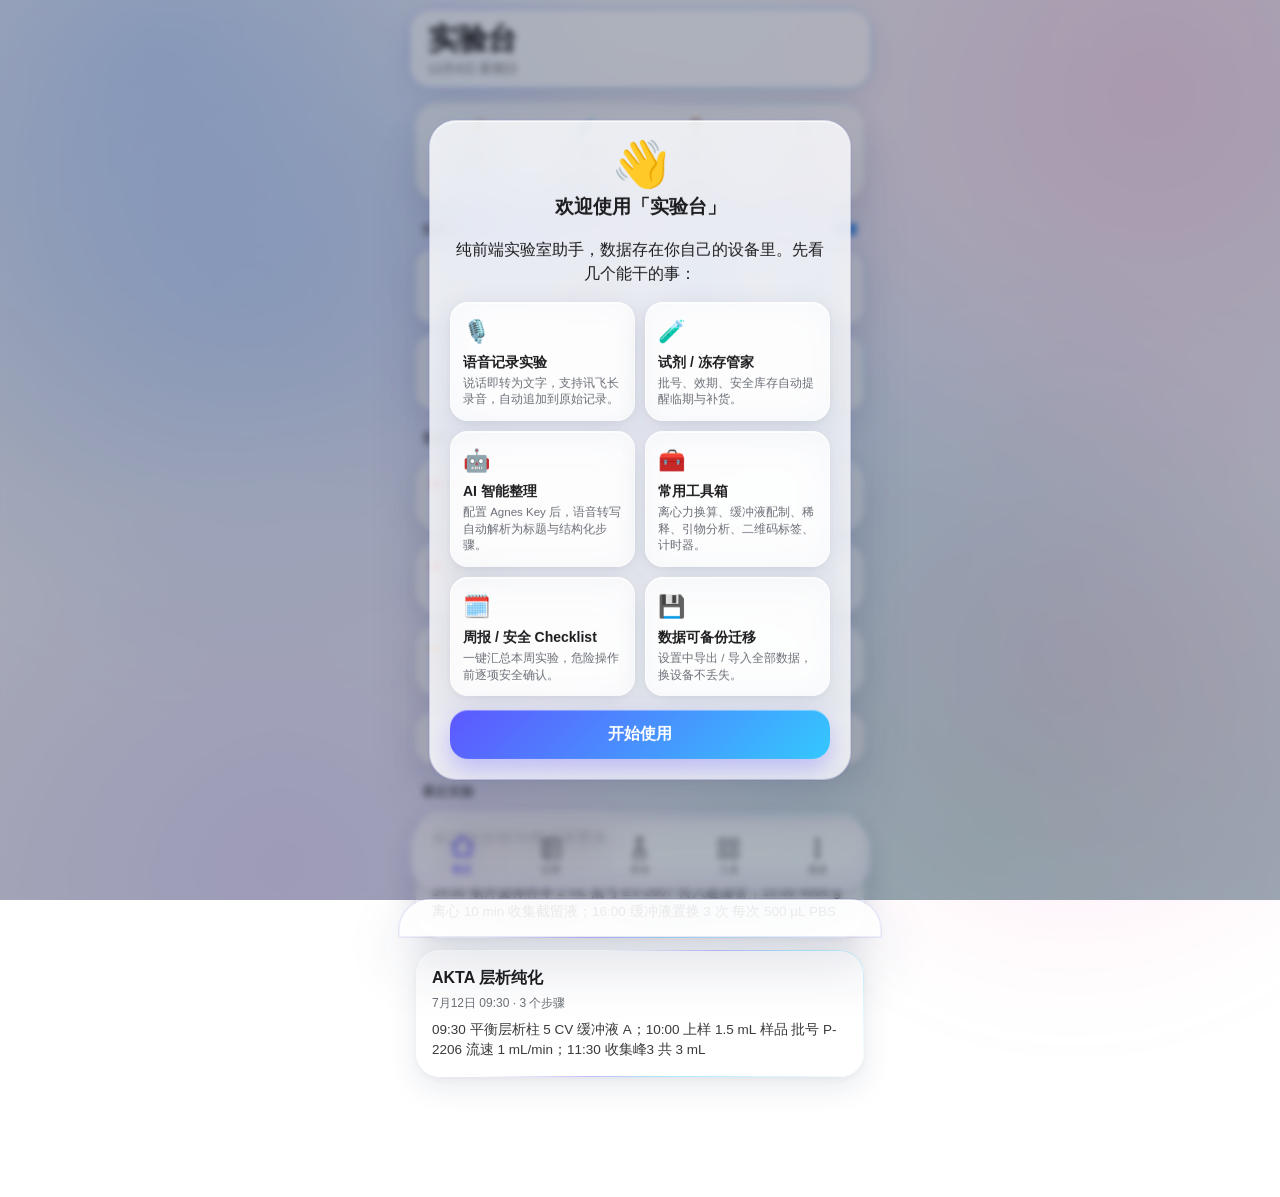
==== commit 17611129: "试剂批量导入改「试剂耗材」：新增 Excel 模板下载与导入（SheetJS）" ====
--- a/index.html
+++ b/index.html
@@ -82,6 +82,7 @@
   <div class="toast" id="toast"></div>
 </div>
 <script src="qrcode.js"></script>
+<script src="xlsx.full.min.js"></script>
 <script src="app.js"></script>
 <!-- Cloudflare Web Analytics --><script type='module' src='https://static.cloudflareinsights.com/beacon.min.js' data-cf-beacon='{"token": "ad7bec2e777c4d35af5cc3a217bdf344"}'></script><!-- End Cloudflare Web Analytics -->
 </body>
--- a/styles.css
+++ b/styles.css
@@ -500,6 +500,7 @@
 .batch-preview{margin-top:12px;background:rgba(255,255,255,.42);border-radius:14px;padding:10px 12px;max-height:190px;overflow:auto}
 .bp-count{font-size:13px;font-weight:600;color:var(--accent-2);margin-bottom:6px}
 .bp-row{font-size:12.5px;color:var(--ink);padding:3px 0;line-height:1.5}
+.bp-row.ok{color:var(--green);font-weight:600}
 .bp-row.muted{color:var(--muted)}
 .bp-ok{color:var(--green)}
 .bp-skip{color:var(--orange)}
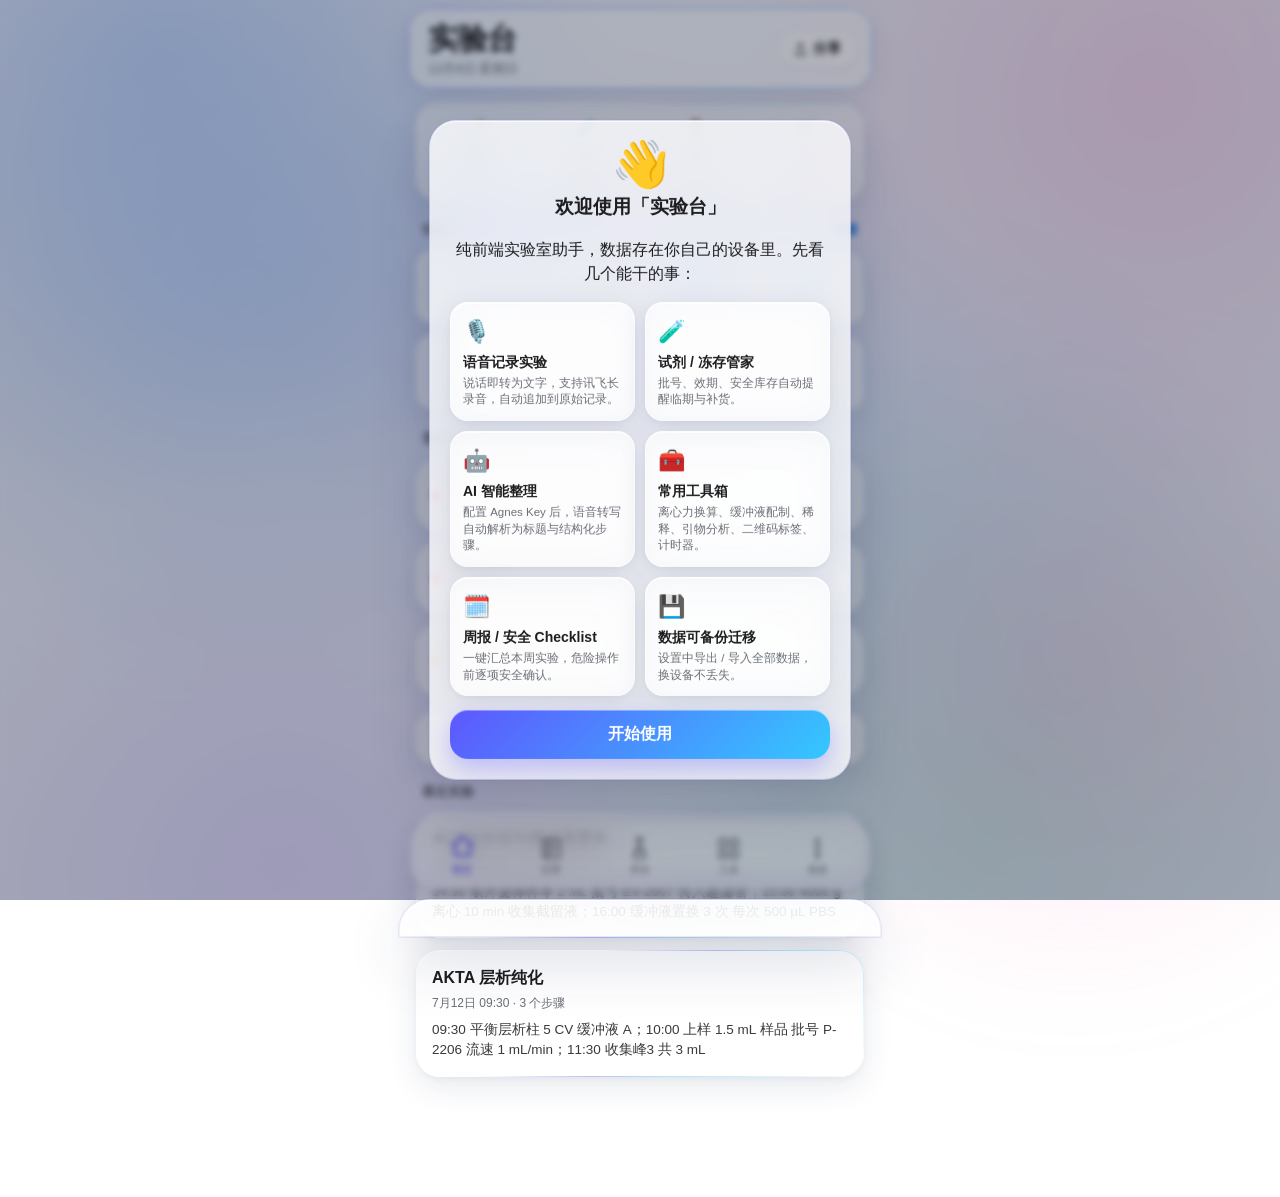
==== commit 923cc8a1: "效期标签重构：临期不禁领、正常不显示标签；一键询价统一；移除生成请购单弹窗" ====
--- a/index.html
+++ b/index.html
@@ -26,10 +26,16 @@
 </svg>
 <div class="app">
   <header class="topbar">
-    <div class="topbar-inner">
-      <h1 id="viewTitle">实验台</h1>
-      <p id="viewSub" class="subtitle"></p>
+    <div class="topbar-card">
+      <div class="topbar-inner">
+        <h1 id="viewTitle">实验台</h1>
+        <p id="viewSub" class="subtitle"></p>
+      </div>
     </div>
+    <button class="share-btn hidden" id="shareBtn" aria-label="分享" onclick="openShare()">
+      <svg viewBox="0 0 24 24" fill="none" stroke="currentColor" stroke-width="2" stroke-linecap="round" stroke-linejoin="round"><path d="M12 3v12"/><path d="M8 7l4-4 4 4"/><path d="M5 15v4a2 2 0 0 0 2 2h10a2 2 0 0 0 2-2v-4"/></svg>
+      <span>分享</span>
+    </button>
   </header>
 
   <main class="content">
@@ -63,7 +69,9 @@
     </button>
   </nav>
 
-  <button class="fab" id="fab" aria-label="新建">+</button>
+  <button class="fab" id="fab" aria-label="新建">
+    <svg class="fab-plus" viewBox="0 0 24 24" fill="none" stroke="currentColor" stroke-width="2.2" stroke-linecap="round" stroke-linejoin="round" aria-hidden="true"><path d="M12 5v14M5 12h14"/></svg>
+  </button>
 
   <div class="sheet-backdrop" id="sheetBackdrop"></div>
   <div class="sheet" id="sheet"></div>
--- a/styles.css
+++ b/styles.css
@@ -93,17 +93,19 @@
 }
 
 /* top bar */
-.topbar{position:sticky;top:8px;z-index:20;margin:8px 8px 0;
+.topbar{position:sticky;top:8px;z-index:20;margin:8px 8px 0;height:81px}
+.topbar-card{position:absolute;inset:0;
   background:var(--glass);backdrop-filter:var(--glass-blur) var(--lg);-webkit-backdrop-filter:var(--glass-blur);
-  border:0;border-radius:24px;
-  box-shadow:var(--glass-shadow), 0 0 0 1px rgba(94,87,254,.10)}
-.topbar::before{content:"";position:absolute;inset:0;border-radius:inherit;padding:1.4px;
-  background:var(--edge-accent);
-  -webkit-mask:linear-gradient(#000 0 0) content-box,linear-gradient(#000 0 0);-webkit-mask-composite:xor;mask-composite:exclude;pointer-events:none;opacity:.7}
-.topbar-inner{padding:14px 20px 11px;position:relative;transition:padding .15s ease}
-.topbar h1{margin:0;font-size:30px;font-weight:700;letter-spacing:-.5px;line-height:1.15;transition:font-size .15s ease,line-height .15s ease;
+  border:0;border-radius:24px / calc(24px / var(--s,1));overflow:hidden;
+  box-shadow:var(--glass-shadow), 0 0 0 1px rgba(94,87,254,.10);
+  transform:scaleY(var(--s,1));transform-origin:top left;will-change:transform}
+.topbar-card::before{content:"";position:absolute;inset:0;border-radius:inherit;padding:1.4px;
+  background:var(--edge-accent);pointer-events:none;opacity:.7;
+  -webkit-mask:linear-gradient(#000 0 0) content-box,linear-gradient(#000 0 0);-webkit-mask-composite:xor;mask-composite:exclude}
+.topbar-inner{padding:14px 20px 11px;position:relative;transform-origin:top left;will-change:transform;transform:scaleX(var(--s,1))}
+.topbar h1{margin:0;font-size:30px;font-weight:700;letter-spacing:-.5px;line-height:1.15;
   background:linear-gradient(120deg,#1d1d1f 55%, #6a64d8 130%);-webkit-background-clip:text;background-clip:text;-webkit-text-fill-color:transparent}
-.subtitle{margin:2px 0 0;color:var(--muted);font-size:13px;transition:opacity .15s ease,font-size .15s ease}
+.subtitle{margin:2px 0 0;color:var(--muted);font-size:13px;transition:opacity .12s linear}
 
 /* API 与密钥：折叠两行 */
 .api-row{display:flex;align-items:center;justify-content:space-between;background:var(--glass);backdrop-filter:var(--glass-blur);-webkit-backdrop-filter:var(--glass-blur);
@@ -120,7 +122,7 @@
 .api-link{display:inline-block;margin-top:8px;font-size:13px;font-weight:600;color:var(--blue);text-decoration:none}
 .api-link:active{opacity:.6}
 
-.content{padding:14px 16px calc(108px + var(--safe-b));min-height:70vh}
+.content{padding:14px 16px calc(108px + var(--safe-b));min-height:70vh;transform:translateY(calc((var(--s,1) - 1) * var(--baseH,81px)));will-change:transform}
 /* 记录/试剂页有悬浮新建按钮时，加大底部留白避免遮挡最后内容 */
 body.fab-on .content{padding-bottom:calc(176px + var(--safe-b))}
 .section-title{font-size:13px;font-weight:600;color:var(--muted);margin:18px 6px 10px;display:flex;justify-content:space-between;align-items:center}
@@ -177,11 +179,11 @@
 .tag.gray{background:rgba(120,120,130,.12);color:var(--muted)}
 
 /* alert */
-.alert{display:flex;gap:10px;align-items:flex-start;background:var(--glass);backdrop-filter:var(--glass-blur) var(--lg);-webkit-backdrop-filter:var(--glass-blur);
+.alert{display:flex;gap:10px;align-items:center;background:var(--glass);backdrop-filter:var(--glass-blur) var(--lg);-webkit-backdrop-filter:var(--glass-blur);
   border-radius:var(--radius);box-shadow:var(--glass-shadow);padding:14px 16px;margin-bottom:10px;position:relative}
 .alert::before{content:"";position:absolute;inset:0;border-radius:inherit;padding:1px;background:var(--edge);
   -webkit-mask:linear-gradient(#000 0 0) content-box,linear-gradient(#000 0 0);-webkit-mask-composite:xor;mask-composite:exclude;pointer-events:none}
-.alert .dot{width:9px;height:9px;border-radius:50%;margin-top:6px;flex:none}
+.alert .dot{width:9px;height:9px;border-radius:50%;flex:none}
 .alert .txt{flex:1}
 .alert .txt b{font-size:14px}
 .alert .txt p{margin:2px 0 0;font-size:12.5px;color:var(--muted)}
@@ -201,16 +203,45 @@
 /* 选中态：高亮 + 阴影（简洁，无玻璃气泡） */
 .tab.active svg{transform:translateY(-2px) scale(1.06);filter:drop-shadow(0 4px 9px rgba(94,87,254,.5));color:var(--accent-2)}
 
-/* fab —— 玻璃质感圆钮 */
-.fab{position:fixed;left:50%;transform:translateX(-50%);bottom:calc(100px + var(--safe-b));z-index:31;
-  width:56px;height:56px;border-radius:50%;border:0;font-size:30px;line-height:1;cursor:pointer;display:flex;align-items:center;justify-content:center;
+/* fab —— 玻璃质感悬浮新建按钮（Apple 风格：圆角方钮、清爽渐变、柔和分层阴影、弹簧入场） */
+.fab{position:fixed;left:50%;transform:translateX(-50%) scale(1);bottom:calc(94px + var(--safe-b));z-index:31;
+  width:54px;height:54px;border-radius:17px;border:0;cursor:pointer;display:flex;align-items:center;justify-content:center;
   color:#fff;
-  background:var(--accent);
-  box-shadow:0 12px 28px rgba(94,87,254,.42), 0 1px 0 rgba(255,255,255,.45) inset;
-  transition:transform .26s cubic-bezier(.32,.72,0,1)}
-.fab::after{content:"";position:absolute;top:6px;left:14px;width:18px;height:10px;border-radius:10px;background:rgba(255,255,255,.45);filter:blur(2px)}
-.fab:active{transform:translateX(-50%) scale(.94);transition-duration:0s}
-.fab.hidden{display:none}
+  background:linear-gradient(135deg,#5e57fe 0%, #34c8ff 100%);
+  box-shadow:0 10px 24px rgba(94,87,254,.30), 0 2px 6px rgba(31,45,90,.16), 0 1px 0 rgba(255,255,255,.5) inset;
+  -webkit-tap-highlight-color:transparent;
+  transition:transform .42s cubic-bezier(.32,.72,0,1), box-shadow .3s ease, opacity .3s ease;
+  will-change:transform}
+.fab-plus{width:24px;height:24px;display:block}
+.fab:active{transform:translateX(-50%) scale(.9);transition-duration:.12s}
+.fab.hidden{opacity:0;transform:translateX(-50%) scale(.6);pointer-events:none;visibility:hidden}
+
+/* 标题栏分享按钮（玻璃圆钮，仅实验台/更多页显示）——定位于 topbar 内、不随卡片缩放，靠 transform 垂直居中、平滑 */
+.share-btn{position:absolute;top:calc(var(--baseH,81px) / 2 - 17px);right:16px;z-index:30;height:34px;padding:0 15px;border:0;cursor:pointer;
+  display:inline-flex;align-items:center;justify-content:center;gap:5px;
+  font-size:14px;font-weight:600;font-family:inherit;color:var(--accent);
+  background:rgba(255,255,255,.6);backdrop-filter:blur(12px);-webkit-backdrop-filter:blur(12px);
+  border-radius:99px;box-shadow:0 2px 8px rgba(0,0,0,.06),0 0 0 1px rgba(255,255,255,.5) inset;
+  transform:translateY(calc((var(--s,1) - 1) * var(--baseH,81px) / 2));transform-origin:top right;will-change:transform;
+  transition:opacity .2s}
+.share-btn:active{transform:translateY(calc((var(--s,1) - 1) * var(--baseH,81px) / 2)) scale(.94)}
+.share-btn svg{width:15px;height:15px}
+.share-btn.hidden{display:none}
+@media (prefers-reduced-motion:reduce){.share-btn{transition:none}}
+
+/* 分享卡片（Apple 风格：留白、大圆角、柔和分层阴影） */
+.share-card{background:linear-gradient(160deg,#ffffff,#f6f4ff);border-radius:24px;padding:26px 22px 22px;margin:6px 4px 16px;text-align:center;
+  box-shadow:0 10px 30px rgba(80,70,200,.12),0 0 0 1px rgba(255,255,255,.7) inset}
+.sc-icon{width:64px;height:64px;border-radius:18px;margin:0 auto 12px;display:flex;align-items:center;justify-content:center;font-size:34px;
+  background:linear-gradient(145deg,#7c6cff,#5a8bff);box-shadow:0 8px 18px rgba(94,87,254,.35)}
+.sc-name{font-size:19px;font-weight:700;letter-spacing:-.3px;color:var(--ink)}
+.sc-desc{margin:4px 0 18px;font-size:13px;color:var(--muted)}
+.sc-qr{width:200px;height:200px;border-radius:16px;background:#fff;padding:12px;box-shadow:0 4px 14px rgba(0,0,0,.08)}
+.sc-url{margin-top:14px;font-size:13px;font-weight:600;color:var(--accent-2);word-break:break-all}
+.sc-tip{margin-top:6px;font-size:12px;color:var(--muted)}
+.share-actions{display:flex;gap:12px;padding:0 4px}
+.share-actions .btn{flex:1;width:auto}
+.btn.primary{background:var(--accent-2);color:#fff;box-shadow:0 8px 18px rgba(94,87,254,.32)}
 
 /* sheet */
 .sheet-backdrop,.modal-backdrop{position:fixed;inset:0;background:rgba(20,25,45,.32);backdrop-filter:blur(3px);-webkit-backdrop-filter:blur(3px);z-index:40;opacity:0;pointer-events:none;transition:opacity .25s ease}
@@ -243,6 +274,8 @@
 /* form —— 玻璃输入框 */
 .field{margin-bottom:14px}
 .field label{display:block;font-size:12.5px;color:var(--muted);margin-bottom:6px;font-weight:500}
+.field-row{display:flex;gap:12px}
+.field-row>.field{flex:1;min-width:0}
 input,textarea,select{width:100%;border:1px solid rgba(255,255,255,.7);border-radius:var(--radius-sm);padding:12px 14px;
   font-size:15px;font-family:inherit;color:var(--ink);outline:none;
   background:rgba(255,255,255,.55);backdrop-filter:blur(10px);-webkit-backdrop-filter:blur(10px);
@@ -446,11 +479,44 @@
 .mini-btn{flex:none;background:rgba(255,255,255,.75);border:1px solid rgba(255,255,255,.7);border-radius:10px;padding:7px 11px;font-size:12.5px;font-weight:600;color:var(--ink);cursor:pointer;font-family:inherit;transition:transform .2s cubic-bezier(.32,.72,0,1)}
 .mini-btn:active{transform:scale(.96)}
 .mini-btn.danger{color:var(--red);background:var(--red-soft);border-color:rgba(255,59,48,.25)}
+.mini-btn:disabled{opacity:.45;cursor:default}
+.mini-btn:active:not(:disabled){transform:scale(.96)}
+
+/* 批量管理：蓝色按钮 + 库存页操作行 */
+.btn-batch{background:rgba(255,255,255,.6);color:var(--ink);border:1px solid rgba(255,255,255,.6);box-shadow:var(--glass-shadow), 0 1px 0 rgba(255,255,255,.6) inset;border-radius:var(--radius-sm);padding:10px 14px;font-size:13px;font-weight:600;font-family:inherit;cursor:pointer;transition:transform .26s cubic-bezier(.32,.72,0,1)}
+.btn-batch:active{transform:scale(.96)}
+.reag-batch-row{display:flex;gap:10px;margin:6px 0 12px}
+
+/* 卡片多选态 */
+.card.selmode{}
+.card.selmode .row1{padding-right:28px}
+.card .chk{position:absolute;top:14px;right:12px;width:22px;height:22px;border-radius:50%;border:2px solid rgba(120,120,130,.55);box-sizing:border-box;background:rgba(255,255,255,.75);z-index:3;transition:background .15s,border-color .15s}
+.card.sel .chk{background:var(--blue);border-color:var(--blue);display:flex;align-items:center;justify-content:center;color:#fff;font-size:13px}
+.card.sel .chk:after{content:"\2713"}
+.card.sel{box-shadow:0 0 0 2px rgba(0,113,227,.55),var(--glass-shadow)}
 .freezer .cell.hl{outline:2px solid var(--accent-2);outline-offset:0;box-shadow:0 0 0 3px rgba(94,87,254,.25),var(--glass-shadow);background:rgba(94,87,254,.16);color:var(--accent-2);font-weight:700}
 .freezer .cell.sel{background:var(--accent-2);color:#fff;font-weight:700;box-shadow:0 4px 12px rgba(94,87,254,.42)}
 
 /* 拍照 */
-.preview-img{width:100%;border-radius:12px;margin-top:8px;display:block;box-shadow:var(--glass-shadow)}
+.preview-img{width:100%;border-radius:12px;margin-top:8px;display:block;box-shadow:var(--glass-shadow);max-height:42vh;object-fit:contain;background:rgba(255,255,255,.4)}
+/* CoA 三个入口按钮（调用原生相机 / 相册 / 文件） */
+.coa-inputs{display:flex;gap:10px;margin-top:4px}
+.coa-btn{flex:1;display:flex;flex-direction:column;align-items:center;justify-content:center;gap:6px;
+  padding:16px 6px 12px;border:0;cursor:pointer;font-family:inherit;color:var(--ink);
+  background:var(--glass);backdrop-filter:var(--glass-blur);-webkit-backdrop-filter:var(--glass-blur);
+  border-radius:var(--radius-sm);box-shadow:var(--glass-shadow);transition:transform .12s}
+.coa-btn:active{transform:scale(.97)}
+.coa-btn .ico{font-size:24px;line-height:1}
+.coa-btn span{font-size:12px;font-weight:600}
+/* CoA 审查结果卡片 */
+.coa-items{display:flex;flex-direction:column;gap:8px}
+.coa-item{background:rgba(255,255,255,.5);border-radius:12px;padding:11px 13px;box-shadow:var(--glass-shadow)}
+.coa-item-top{display:flex;align-items:center;justify-content:space-between;gap:8px}
+.coa-name{font-size:14.5px;font-weight:600;color:var(--ink);min-width:0}
+.coa-raw{font-size:11px;font-weight:400;color:var(--muted);margin-left:6px}
+.coa-vals{display:flex;align-items:baseline;justify-content:space-between;gap:10px;margin-top:5px}
+.coa-res{font-size:15px;font-weight:600;color:var(--ink)}
+.coa-spec{font-size:12px;color:var(--muted)}
 
 /* 开关行 */
 .switch-row{display:flex;justify-content:space-between;align-items:center;padding:12px 2px;border-bottom:1px solid rgba(255,255,255,.5)}
@@ -504,14 +570,17 @@
 .bp-row.muted{color:var(--muted)}
 .bp-ok{color:var(--green)}
 .bp-skip{color:var(--orange)}
-.sel{flex:1;background:rgba(255,255,255,.6);border:1px solid rgba(255,255,255,.7);border-radius:12px;padding:11px 12px;font-size:15px;font-family:inherit;color:var(--ink);outline:none;box-shadow:0 1px 0 rgba(255,255,255,.6) inset}
-.sel:focus{border-color:var(--accent-2)}
+select.sel{flex:1;background:rgba(255,255,255,.6);border:1px solid rgba(255,255,255,.7);border-radius:12px;padding:11px 12px;font-size:15px;font-family:inherit;color:var(--ink);outline:none;box-shadow:0 1px 0 rgba(255,255,255,.6) inset}
+select.sel:focus{border-color:var(--accent-2)}
 
 /* ---------------- 试剂效期日历 ---------------- */
 .expcal{display:grid;grid-template-columns:repeat(7,1fr);gap:5px;margin-top:12px}
+.expcal-nav{display:flex;align-items:center;justify-content:space-between;padding:10px 4px;margin-top:8px;font-size:14px}
+.expcal-nav strong{font-size:15px}
 .expcal-head{text-align:center;font-size:11px;color:var(--muted);padding-bottom:2px}
 .expcal-cell{background:rgba(255,255,255,.5);border-radius:10px;padding:5px 4px;min-height:52px;display:flex;flex-direction:column;gap:2px;box-shadow:var(--glass-shadow);overflow:hidden}
 .expcal-cell.today{outline:2px solid var(--accent-2);outline-offset:-2px}
+.expcal-cell.empty{background:transparent;box-shadow:none;min-height:40px}
 .ec-num{font-size:11px;color:var(--muted);font-variant-numeric:tabular-nums}
 .expcal-cell.today .ec-num{color:var(--accent-2);font-weight:700}
 .ec-dot{font-size:9px;line-height:1.3;padding:1px 4px;border-radius:6px;white-space:nowrap;overflow:hidden;text-overflow:ellipsis;font-weight:600}
@@ -556,6 +625,10 @@
 .tpl-cbrand{flex:1;color:var(--accent-2);background:rgba(94,87,254,.08);border-radius:6px;padding:2px 6px;font-size:11px;text-align:center;min-width:0;overflow:hidden;text-overflow:ellipsis;white-space:nowrap}
 .tpl-ccat{flex:none;color:var(--muted);font-size:11px;min-width:36px;text-align:right}
 .tpl-cbtn{margin-top:10px;width:100%}
+.tpl-crow-edit{display:grid;grid-template-columns:1fr 1fr 1fr 30px;gap:6px;margin-top:8px;align-items:center}
+.tpl-crow-edit .ci{flex:1;min-width:0;padding:7px 8px;border:1px solid rgba(0,0,0,.1);border-radius:9px;font-size:12px;background:#fff;box-sizing:border-box}
+.tpl-crow-edit .ci-del{border:0;background:rgba(0,0,0,.05);border-radius:8px;color:var(--muted);font-size:14px;cursor:pointer;height:32px}
+.field select{width:100%;padding:10px 12px;border:1px solid rgba(0,0,0,.1);border-radius:11px;font-size:14px;background:#fff;color:var(--ink);appearance:none;-webkit-appearance:none}
 
 /* ============================================================
    减少动效偏好（Apple 规范：禁用滑动/缩放/脉冲等非必要动效，改为瞬时呈现，避免前庭刺激）
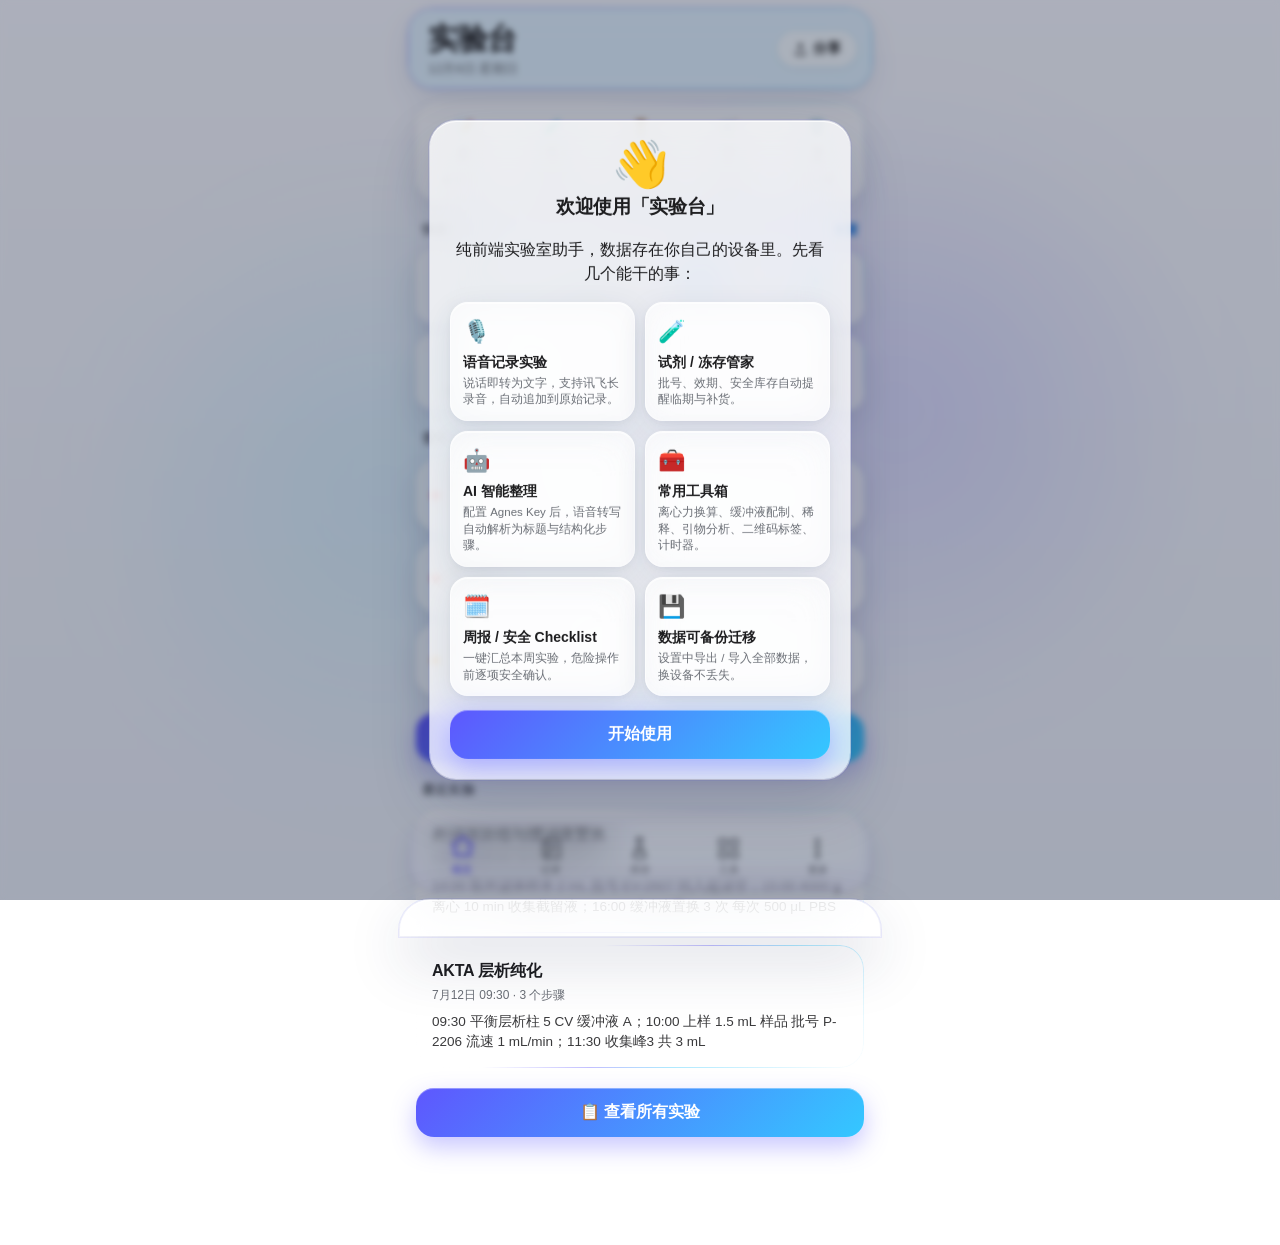
==== commit 464a3f85: "publish" ====
--- a/index.html
+++ b/index.html
@@ -44,6 +44,28 @@
     <section class="view hide" id="view-reagents"></section>
     <section class="view hide" id="view-tools"></section>
     <section class="view hide" id="view-more"></section>
+    <!-- 骨架屏：JS 初始化完成前展示 -->
+    <div class="skeleton" id="skeleton">
+      <div class="sk-statbar">
+        <div class="sk-block sk-shimmer"></div>
+        <div class="sk-block sk-shimmer"></div>
+        <div class="sk-block sk-shimmer"></div>
+        <div class="sk-block sk-shimmer"></div>
+        <div class="sk-block sk-shimmer"></div>
+      </div>
+      <div class="sk-section-t"><div class="sk-tag sk-shimmer"></div></div>
+      <div class="sk-grid">
+        <div class="sk-card sk-shimmer"></div>
+        <div class="sk-card sk-shimmer"></div>
+        <div class="sk-card sk-shimmer"></div>
+        <div class="sk-card sk-shimmer"></div>
+      </div>
+      <div class="sk-section-t"><div class="sk-tag sk-shimmer"></div></div>
+      <div class="sk-card sk-shimmer" style="height:80px"></div>
+      <div class="sk-section-t"><div class="sk-tag sk-shimmer"></div></div>
+      <div class="sk-card sk-shimmer" style="height:100px"></div>
+      <div class="sk-card sk-shimmer" style="height:100px;margin-top:10px"></div>
+    </div>
   </main>
 
   <nav class="tabbar">
--- a/styles.css
+++ b/styles.css
@@ -45,41 +45,31 @@
   --safe-b:env(safe-area-inset-bottom,0px);
 }
 *{box-sizing:border-box;-webkit-tap-highlight-color:transparent}
-html,body{margin:0;padding:0}
+html,body{margin:0;padding:0;overscroll-behavior-y:none}
 /* 弹层（sheet/modal）打开时锁定背景滚动 */
 html.overlay-open{overflow:hidden}
 html.overlay-open body{overflow:hidden}
 
-/* 环境光晕：让玻璃有内容可折射 */
+/* 静态蓝白渐变 + 静态模糊光球 */
 body{
   font-family:-apple-system,BlinkMacSystemFont,"SF Pro Text","PingFang SC","Helvetica Neue",Helvetica,Arial,sans-serif;
   color:var(--ink);-webkit-font-smoothing:antialiased;font-size:16px;line-height:1.5;font-optical-sizing:auto;
   overscroll-behavior-y:none;
   min-height:100vh;
-  background:
-    radial-gradient(60vw 60vw at 12% 6%, rgba(120,170,255,.32), transparent 60%),
-    radial-gradient(55vw 55vw at 90% 10%, rgba(255,150,205,.30), transparent 60%),
-    radial-gradient(62vw 62vw at 78% 92%, rgba(110,230,180,.26), transparent 60%),
-    radial-gradient(50vw 50vw at 22% 96%, rgba(190,160,255,.24), transparent 60%),
-    radial-gradient(48vw 48vw at 48% 38%, rgba(94,87,254,.10), transparent 60%),
-    radial-gradient(44vw 44vw at 72% 58%, rgba(52,200,255,.10), transparent 60%),
-    linear-gradient(180deg,#eef2fb 0%, #e9eafa 100%);
+  background:linear-gradient(180deg,#f5f7ff 0%, #e8edf8 100%);
   background-attachment:fixed;
 }
-/* 漂浮光球，营造液态流动感 */
-body::before,body::after{
-  content:"";position:fixed;border-radius:50%;filter:blur(44px);z-index:-1;
-  opacity:.5;pointer-events:none;will-change:transform;transform:translateZ(0);
-}
-body::before{width:62vw;height:62vw;left:-12vw;top:-12vh;
-  background:radial-gradient(circle,rgba(110,165,255,.55),transparent 70%);
-  animation:float1 20s ease-in-out infinite}
-body::after{width:56vw;height:56vw;right:-12vw;bottom:-14vh;
-  background:radial-gradient(circle,rgba(255,150,200,.5),transparent 70%);
-  animation:float2 24s ease-in-out infinite}
-@keyframes float1{0%,100%{transform:translate(0,0)}50%{transform:translate(7vw,6vh)}}
-@keyframes float2{0%,100%{transform:translate(0,0)}50%{transform:translate(-6vw,-7vh)}}
-
+/* 静态模糊光球（无动画，移动端性能安全） */
+body::before{
+  content:"";position:fixed;inset:10% 5% auto auto;width:50vw;height:50vw;border-radius:50%;
+  background:radial-gradient(circle, rgba(94,87,254,.18), transparent 70%);
+  filter:blur(44px);z-index:-1;pointer-events:none;
+}
+body::after{
+  content:"";position:fixed;inset:auto 5% 10% 5%;width:50vw;height:50vw;border-radius:50%;
+  background:radial-gradient(circle, rgba(52,200,255,.14), transparent 70%);
+  filter:blur(44px);z-index:-1;pointer-events:none;
+}
 .app{max-width:480px;margin:0 auto;min-height:100vh;position:relative;background:transparent}
 .hide{display:none}
 
@@ -95,7 +85,7 @@
 /* top bar */
 .topbar{position:sticky;top:8px;z-index:20;margin:8px 8px 0;height:81px}
 .topbar-card{position:absolute;inset:0;
-  background:var(--glass);backdrop-filter:var(--glass-blur) var(--lg);-webkit-backdrop-filter:var(--glass-blur);
+  background:rgba(59,193,255,.1);backdrop-filter:var(--glass-blur) var(--lg);-webkit-backdrop-filter:var(--glass-blur);
   border:0;border-radius:24px / calc(24px / var(--s,1));overflow:hidden;
   box-shadow:var(--glass-shadow), 0 0 0 1px rgba(94,87,254,.10);
   transform:scaleY(var(--s,1));transform-origin:top left;will-change:transform}
@@ -156,15 +146,27 @@
 
 /* cards */
 .card{background:var(--glass);backdrop-filter:var(--glass-blur) var(--lg);-webkit-backdrop-filter:var(--glass-blur);
-  border-radius:var(--radius);box-shadow:var(--glass-shadow);margin-bottom:12px;padding:16px;position:relative}
+  border-radius:var(--radius);margin-bottom:12px;padding:16px;position:relative}
 .card::before{content:"";position:absolute;inset:0;border-radius:inherit;padding:1px;background:var(--edge);
   -webkit-mask:linear-gradient(#000 0 0) content-box,linear-gradient(#000 0 0);-webkit-mask-composite:xor;mask-composite:exclude;pointer-events:none}
 .card.tap{cursor:pointer;transition:transform .26s cubic-bezier(.32,.72,0,1)}
 .card.tap:active{transform:scale(.985);transition-duration:0s}
+.statbar .s.tap{cursor:pointer;transition:transform .26s cubic-bezier(.32,.72,0,1)}
+.statbar .s.tap:active{transform:scale(.94);transition-duration:0s}
 .card .row1{display:flex;justify-content:space-between;align-items:baseline;gap:8px}
 .card h3{margin:0;font-size:16px;font-weight:600}
 .card .meta{font-size:12px;color:var(--muted);margin-top:4px}
-/* 试剂卡片：询价并入 meta 行、效期另起第三行 */
+/* 试剂卡片：固定两列网格，每行两个卡片 */
+.reag-grid{display:grid;grid-template-columns:1fr 1fr;gap:10px;margin-bottom:8px;max-width:100%;overflow:hidden}
+.reag-grid .card{margin-bottom:0;padding:12px;display:flex;flex-direction:row;align-items:stretch;gap:8px;position:relative;min-height:140px}
+.reag-grid .card .card-body{flex:1;min-width:0;display:flex;flex-direction:column;overflow:hidden}
+.reag-grid .card .r-row{display:flex;align-items:baseline;gap:6px;font-size:11px;line-height:1.5;word-break:break-word}
+.reag-grid .card .r-row.r-name{font-size:15px;font-weight:600;color:var(--ink);margin-bottom:4px;word-break:break-word;overflow-wrap:break-word;padding-right:56px}
+.reag-grid .card .r-label{color:var(--muted);flex-shrink:0;min-width:32px}
+.reag-grid .card .r-val{color:var(--ink);flex:1;min-width:0;overflow-wrap:break-word;word-break:break-word}
+.reag-grid .card .card-actions{position:absolute;top:12px;right:12px;display:flex;flex-direction:column;align-items:flex-end;gap:6px;pointer-events:auto}
+.reag-grid .card .card-actions .tag{flex-shrink:0}
+.reag-grid .card .inquire-mini{font-size:11px;padding:3px 8px;white-space:nowrap}
 .meta-row{display:flex;align-items:center;justify-content:space-between;gap:8px;margin-top:4px}
 .meta-row .meta{margin-top:0}
 .meta-act{flex:0 0 auto}
@@ -189,8 +191,8 @@
 .alert .txt p{margin:2px 0 0;font-size:12.5px;color:var(--muted)}
 
 /* tab bar —— Apple Liquid Glass 悬浮玻璃底栏 */
-.tabbar{position:fixed;left:50%;transform:translateX(-50%);bottom:calc(10px + var(--safe-b));width:calc(100% - 24px);max-width:460px;z-index:30;
-  display:flex;background:rgba(255,255,255,.52);
+.tabbar{position:fixed;left:50%;transform:translateX(-50%);bottom:calc(10px + var(--safe-b));width:calc(100% - 77px);max-width:460px;z-index:30;
+  display:flex;background:rgb(255 255 255 / 10%);
   backdrop-filter:var(--glass-blur-strong) var(--lg);-webkit-backdrop-filter:var(--glass-blur-strong);
   border:0;padding:8px 8px calc(8px + var(--safe-b));
   border-radius:26px;
@@ -244,7 +246,7 @@
 .btn.primary{background:var(--accent-2);color:#fff;box-shadow:0 8px 18px rgba(94,87,254,.32)}
 
 /* sheet */
-.sheet-backdrop,.modal-backdrop{position:fixed;inset:0;background:rgba(20,25,45,.32);backdrop-filter:blur(3px);-webkit-backdrop-filter:blur(3px);z-index:40;opacity:0;pointer-events:none;transition:opacity .25s ease}
+.sheet-backdrop,.modal-backdrop{position:fixed;inset:0;background:rgba(20,25,45,.32);backdrop-filter:blur(3px);-webkit-backdrop-filter:blur(3px);z-index:40;opacity:0;pointer-events:none;transition:opacity .25s ease, backdrop-filter .25s ease;cursor:pointer}
 .sheet-backdrop.show,.modal-backdrop.show{opacity:1;pointer-events:auto}
 .sheet{position:fixed;left:50%;bottom:0;transform:translate(-50%,100%);width:100%;max-width:480px;z-index:41;
   background:var(--glass-strong);backdrop-filter:var(--glass-blur-strong) var(--lg);-webkit-backdrop-filter:var(--glass-blur-strong);
@@ -290,7 +292,11 @@
 .btn:active{transform:scale(.985);transition-duration:0s}
 .btn.secondary{background:rgba(255,255,255,.6);color:var(--ink);box-shadow:var(--glass-shadow), 0 1px 0 rgba(255,255,255,.6) inset;border:1px solid rgba(255,255,255,.6)}
 .btn.danger{background:var(--red-soft);color:var(--red);box-shadow:none}
-.btn.ghost{background:rgba(255,255,255,.5);color:var(--blue);border:1px solid rgba(0,113,227,.35);box-shadow:none}
+.btn.small{width:auto;padding:6px 12px;font-size:14px;border-radius:10px}
+.unit-add-btn{display:inline-block;width:auto;flex:0 0 auto;padding:4px 10px;font-size:13px;font-weight:600;color:#fff;background:var(--accent);border-radius:8px;border:0;cursor:pointer;box-shadow:0 4px 10px rgba(94,87,254,.3)}
+.btn.ghost{background:rgba(255,255,255,.5);color:var(--blue);border:0;box-shadow:0 1px 0 rgba(255,255,255,.55) inset}
+/* 渐变蓝色按钮（AI 优化完成态） */
+.btn.gradient{background:linear-gradient(135deg,#5e57fe,#34c8ff);color:#fff;border:0;font-weight:600;box-shadow:0 4px 12px rgba(94,87,254,.28), 0 1px 0 rgba(255,255,255,.35) inset}
 .btn-row{display:flex;gap:10px;margin-top:6px}
 .btn-row .btn{flex:1}
 
@@ -369,11 +375,11 @@
   padding:10px 0 4px;background:linear-gradient(to top,var(--glass-strong),rgba(255,255,255,.55) 70%,transparent)}
 .sheet-actions .btn{flex:0 1 auto}
 
-/* 分段控制 */
-.seg{display:flex;background:rgba(255,255,255,.45);backdrop-filter:blur(12px);-webkit-backdrop-filter:blur(12px);
-  border:1px solid rgba(255,255,255,.6);border-radius:14px;padding:3px;margin-bottom:14px;box-shadow:var(--glass-shadow)}
-.seg button{flex:1;background:none;border:0;padding:9px 0;border-radius:11px;font-size:13.5px;color:var(--muted);cursor:pointer;font-family:inherit;font-weight:500;transition:.2s}
-.seg button.active{background:rgba(255,255,255,.85);color:var(--ink);box-shadow:0 2px 8px rgba(31,45,90,.12), 0 1px 0 rgba(255,255,255,.7) inset}
+/* 分段控制：选中按钮渐变色 + 白色文字，跟普通按钮风格一致，更大更醒目 */
+.seg{display:flex;background:rgba(242,242,247,.6);backdrop-filter:blur(16px);-webkit-backdrop-filter:blur(16px);
+  border:1px solid rgba(60,60,67,.08);border-radius:14px;padding:3px;margin-bottom:14px;box-shadow:0 1px 4px rgba(0,0,0,.04);position:relative}
+.seg button{flex:1;background:none;border:0;padding:13px 0;border-radius:11px;font-size:15px;color:var(--muted);cursor:pointer;font-family:inherit;font-weight:500;transition:all .3s;position:relative;z-index:1}
+.seg button.active{background:var(--accent);color:#fff;font-weight:700;box-shadow:0 8px 18px rgba(94,87,254,.32),0 1px 0 rgba(255,255,255,.25) inset}
 
 /* chips & search */
 .chips{display:flex;gap:8px;overflow-x:auto;padding:4px 2px 10px;margin:0 -2px;align-items:center;-webkit-overflow-scrolling:touch}
@@ -403,6 +409,7 @@
 .toast{position:fixed;left:50%;bottom:120px;transform:translateX(-50%) translateY(20px);
   background:rgba(28,32,46,.72);backdrop-filter:blur(14px);-webkit-backdrop-filter:blur(14px);
   color:#fff;padding:10px 18px;border-radius:22px;font-size:13px;z-index:60;opacity:0;transition:opacity .2s,transform .2s;pointer-events:none;max-width:80%;text-align:center;border:1px solid rgba(255,255,255,.18)}
+.toast.show{opacity:1;transform:translateX(-50%) translateY(0)}
 
 /* 计时器强提醒 · 全屏警报 */
 .alarm-overlay{position:fixed;inset:0;z-index:90;background:rgba(255,45,85,.92);display:none;align-items:center;justify-content:center;animation:alarm-flash 1s steps(1) infinite;backdrop-filter:blur(6px)}
@@ -467,7 +474,7 @@
 .freezer .colhead{grid-column:span 1;text-align:center;font-size:9px;color:var(--muted)}
 /* 冻存库搜索 / 多选 / 盒子管理 */
 .freezer-actions{display:flex;gap:10px;margin:4px 0 12px}
-.freezer-actions .mini{flex:1;padding:11px;font-size:14px;border-radius:12px}
+.freezer-actions .btn{flex:1}
 .btn.mini.on{background:var(--accent-2);color:#fff;border-color:var(--accent-2);box-shadow:0 6px 16px rgba(94,87,254,.3)}
 .chip.add{margin-left:auto}
 .chip.add,.chip.more{flex:none;width:36px;height:36px;padding:0;border-radius:50%;font-size:18px;line-height:1;font-weight:700;box-shadow:none}
@@ -493,7 +500,8 @@
 .card .chk{position:absolute;top:14px;right:12px;width:22px;height:22px;border-radius:50%;border:2px solid rgba(120,120,130,.55);box-sizing:border-box;background:rgba(255,255,255,.75);z-index:3;transition:background .15s,border-color .15s}
 .card.sel .chk{background:var(--blue);border-color:var(--blue);display:flex;align-items:center;justify-content:center;color:#fff;font-size:13px}
 .card.sel .chk:after{content:"\2713"}
-.card.sel{box-shadow:0 0 0 2px rgba(0,113,227,.55),var(--glass-shadow)}
+.card.sel{box-shadow:none}
+.card.sel::after{content:"";position:absolute;inset:0;border-radius:inherit;border:2px solid rgba(0,113,227,.55);pointer-events:none}
 .freezer .cell.hl{outline:2px solid var(--accent-2);outline-offset:0;box-shadow:0 0 0 3px rgba(94,87,254,.25),var(--glass-shadow);background:rgba(94,87,254,.16);color:var(--accent-2);font-weight:700}
 .freezer .cell.sel{background:var(--accent-2);color:#fff;font-weight:700;box-shadow:0 4px 12px rgba(94,87,254,.42)}
 
@@ -568,6 +576,8 @@
 .bp-row{font-size:12.5px;color:var(--ink);padding:3px 0;line-height:1.5}
 .bp-row.ok{color:var(--green);font-weight:600}
 .bp-row.muted{color:var(--muted)}
+.bp-row.warn{color:#c77700;font-weight:600}
+.more-link{text-align:center;color:var(--blue);font-size:13px;font-weight:600;padding:12px 0;cursor:pointer}
 .bp-ok{color:var(--green)}
 .bp-skip{color:var(--orange)}
 select.sel{flex:1;background:rgba(255,255,255,.6);border:1px solid rgba(255,255,255,.7);border-radius:12px;padding:11px 12px;font-size:15px;font-family:inherit;color:var(--ink);outline:none;box-shadow:0 1px 0 rgba(255,255,255,.6) inset}
@@ -639,3 +649,137 @@
   .toast{transition:opacity .2s ease}
   .inquire-mini{transition-duration:0s !important}
 }
+
+/* ═══════════════════════════════════════════
+   骨架屏：JS 初始化完成前的加载动效
+   ═══════════════════════════════════════════ */
+.skeleton{position:absolute;top:0;left:0;right:0;padding:10px 0 80px;z-index:5}
+.sk-statbar{display:flex;gap:8px;margin-bottom:14px}
+.sk-block{flex:1;height:62px;border-radius:16px;background:rgba(200,200,220,.28)}
+.sk-section-t{padding:0 6px;margin:14px 0 10px}
+.sk-tag{width:80px;height:18px;border-radius:9px;background:rgba(200,200,220,.28)}
+.sk-grid{display:grid;grid-template-columns:1fr 1fr;gap:10px;margin-bottom:4px}
+.sk-card{height:120px;border-radius:24px;background:rgba(200,200,220,.28)}
+@keyframes sk-shimmer{
+  0%{opacity:.65}
+  50%{opacity:.35}
+  100%{opacity:.65}
+}
+.sk-shimmer{animation:sk-shimmer 1.5s ease-in-out infinite}
+
+/* 骨架屏隐藏 */
+.skeleton.hide{display:none}
+
+/* ⑪ 字距/行高优化：字号越大字距越紧，建立层级（不改动 font-family） */
+.sheet h2, .modal h2 { letter-spacing: -0.3px; }
+.card h3 { letter-spacing: -0.2px; line-height: 1.3; }
+.list-row .lr-title { letter-spacing: -0.1px; }
+.section-title { letter-spacing: 0.2px; }
+.api-row-title { letter-spacing: -0.1px; }
+
+/* ⑫ 批次展开明细 */
+/* ⑬ Sheet 内批次编辑列表 */
+.lot-sheet-list { margin-bottom: 4px; }
+.lot-sheet-row {
+  display: flex;
+  flex-direction: column;
+  gap: 8px;
+  padding: 12px 0;
+  border-bottom: 1px solid var(--line);
+}
+.lot-sheet-row:last-child { border-bottom: none; }
+.lot-del {
+  align-self: stretch; margin-top: 4px; width: 100%;
+  padding: 8px 12px; border-radius: 10px; border: 0; cursor: pointer;
+  background: var(--red-soft); color: var(--red);
+  font-size: 13px; font-weight: 600; text-align: center;
+  box-shadow: 0 1px 0 rgba(255,255,255,.6) inset;
+}
+.lot-del:active { transform: scale(.98); transition-duration: 0s; }
+.lot-sheet-fields {
+  display: grid;
+  grid-template-columns: 1fr 1fr;
+  gap: 12px;
+}
+.lot-sheet-field { display: flex; flex-direction: column; }
+.lot-sheet-field label { display: block; font-size: 12.5px; color: var(--muted); margin-bottom: 6px; font-weight: 500; }
+.lot-label-row { display: flex; align-items: baseline; justify-content: space-between; gap: 8px; margin-bottom: 6px; }
+.lot-label-row label { flex: 1; font-size: 12.5px; color: var(--muted); font-weight: 500; }
+.lot-label-row .more { color: var(--blue); font-size: 12.5px; font-weight: 600; cursor: pointer; white-space: nowrap; }
+
+/* 基础输入框样式（货号 / 批号 / 位置：普通文本框） */
+.lot-sheet-field input,
+.lot-sheet-field select {
+  width: 100%; border: 1px solid rgba(255,255,255,.7); border-radius: var(--radius-sm);
+  padding: 10px 12px; font-size: 15px; font-family: inherit; color: var(--ink); outline: none;
+  background: rgba(255,255,255,.55); backdrop-filter: blur(10px); -webkit-backdrop-filter: blur(10px);
+  box-shadow: 0 1px 0 rgba(255,255,255,.6) inset;
+}
+.lot-sheet-field input:focus,
+.lot-sheet-field select:focus {
+  border-color: var(--accent-2); box-shadow: 0 0 0 3px rgba(94,87,254,.20), 0 0 0 1px rgba(52,200,255,.32), 0 1px 0 rgba(255,255,255,.6) inset;
+}
+
+/* 数量 / 安全库存：保留浏览器原生上下调整箭头 */
+.lot-sheet-field input[type="number"] {
+  appearance: auto; -webkit-appearance: auto;
+}
+
+/* 状态 / 单位 / 效期 / 开瓶日期：加自定义下拉 chevron */
+.lot-sheet-field select,
+.lot-sheet-field input[list],
+.lot-sheet-field input[type="date"],
+.lot-sheet-field input[readonly] {
+  appearance: none; -webkit-appearance: none;
+  padding: 10px 36px 10px 12px;
+  cursor: pointer;
+  background: linear-gradient(rgba(255,255,255,.55) 0, rgba(255,255,255,.55) calc(100% - 36px)),
+              url("data:image/svg+xml;utf8,<svg xmlns='http://www.w3.org/2000/svg' width='10' height='6' viewBox='0 0 10 6'><path fill='%236b6f76' d='M5 6L0 0h10z'/></svg>") no-repeat right 14px center;
+}
+.lot-sheet-field .more { color: var(--blue); font-size: 13px; font-weight: 600; cursor: pointer; white-space: nowrap; }
+
+/* 单位标签管理 */
+.unit-tag {
+  display: inline-block; padding: 7px 14px; border-radius: 10px;
+  background: var(--glass); border: 1.5px solid var(--line);
+  font-size: 15px; font-weight: 500; cursor: default; user-select: none;
+  position: relative; box-shadow: 0 0 0 0.5px rgba(120,120,140,.12);
+}
+.unit-tag.pick-tag {
+  cursor: pointer; transition: transform .15s, box-shadow .15s;
+}
+.unit-tag.pick-tag:hover {
+  background: var(--blue-soft); border-color: var(--blue); color: var(--blue);
+  transform: scale(1.04);
+}
+.unit-tag.pick-tag:active {
+  transform: scale(.96);
+}
+.unit-tag.custom {
+  cursor: pointer; position: relative;
+}
+.unit-tag.custom.deleting {
+  cursor: pointer;
+}
+.unit-tag.custom.deleting:hover {
+  background: rgba(255,59,48,.08); border-color: var(--red,#ff3b30);
+}
+.unit-del-x {
+  position: absolute; top: -6px; right: -6px;
+  width: 18px; height: 18px; border-radius: 50%;
+  background: var(--red,#ff3b30); color: #fff;
+  display: flex; align-items: center; justify-content: center;
+  font-size: 11px; font-weight: 700; line-height: 1;
+  box-shadow: 0 2px 4px rgba(255,59,48,.35);
+}
+
+/* AI 拍照识别按钮 */
+.ai-scan-btn {
+  display: inline-flex; align-items: center; justify-content: center; gap: 4px;
+  flex: none; padding: 0 11px; height: 40px; border-radius: var(--radius-sm);
+  background: var(--accent); border: 0;
+  cursor: pointer; font-size: 14px; font-weight: 600; color: #fff;
+  box-shadow: 0 4px 12px rgba(94,87,254,.28), 0 1px 0 rgba(255,255,255,.25) inset;
+  transition: transform .2s cubic-bezier(.32,.72,0,1); flex-shrink: 0;
+}
+.ai-scan-btn:active { transform: scale(.96); }
